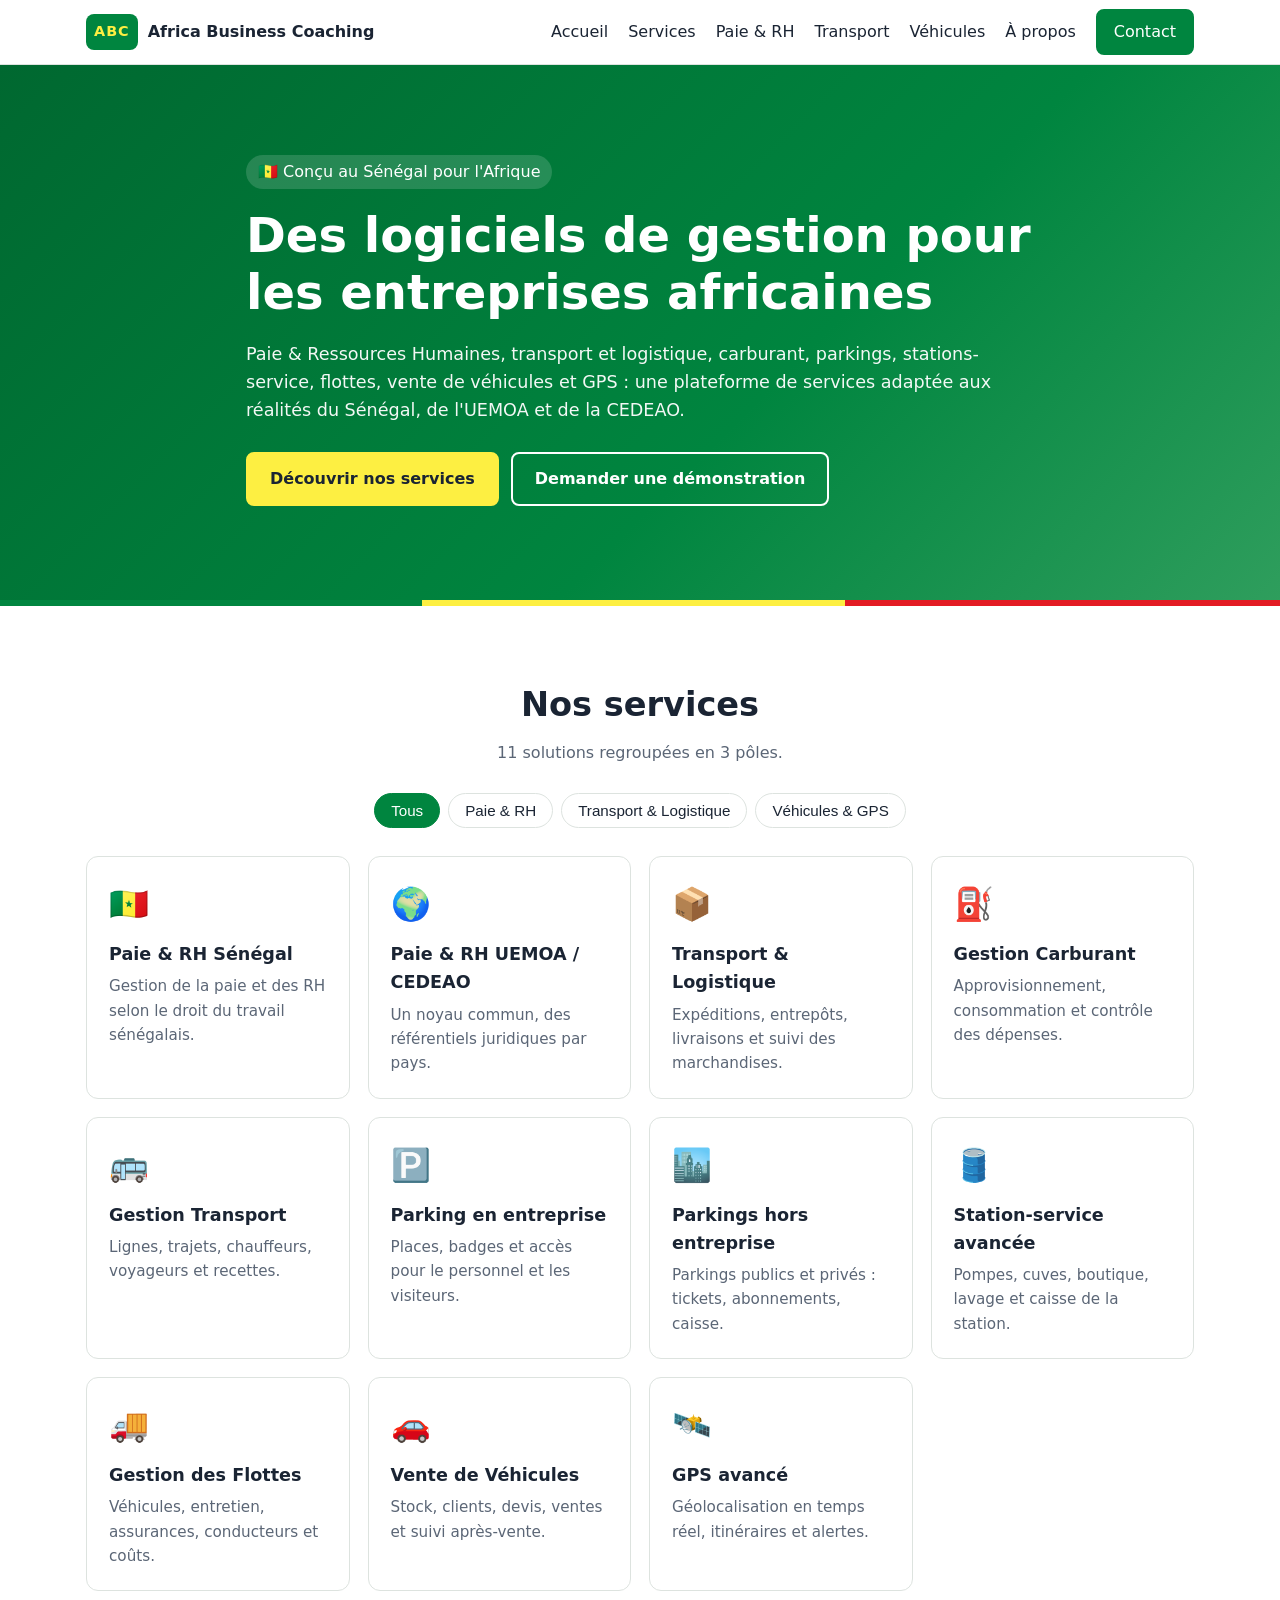
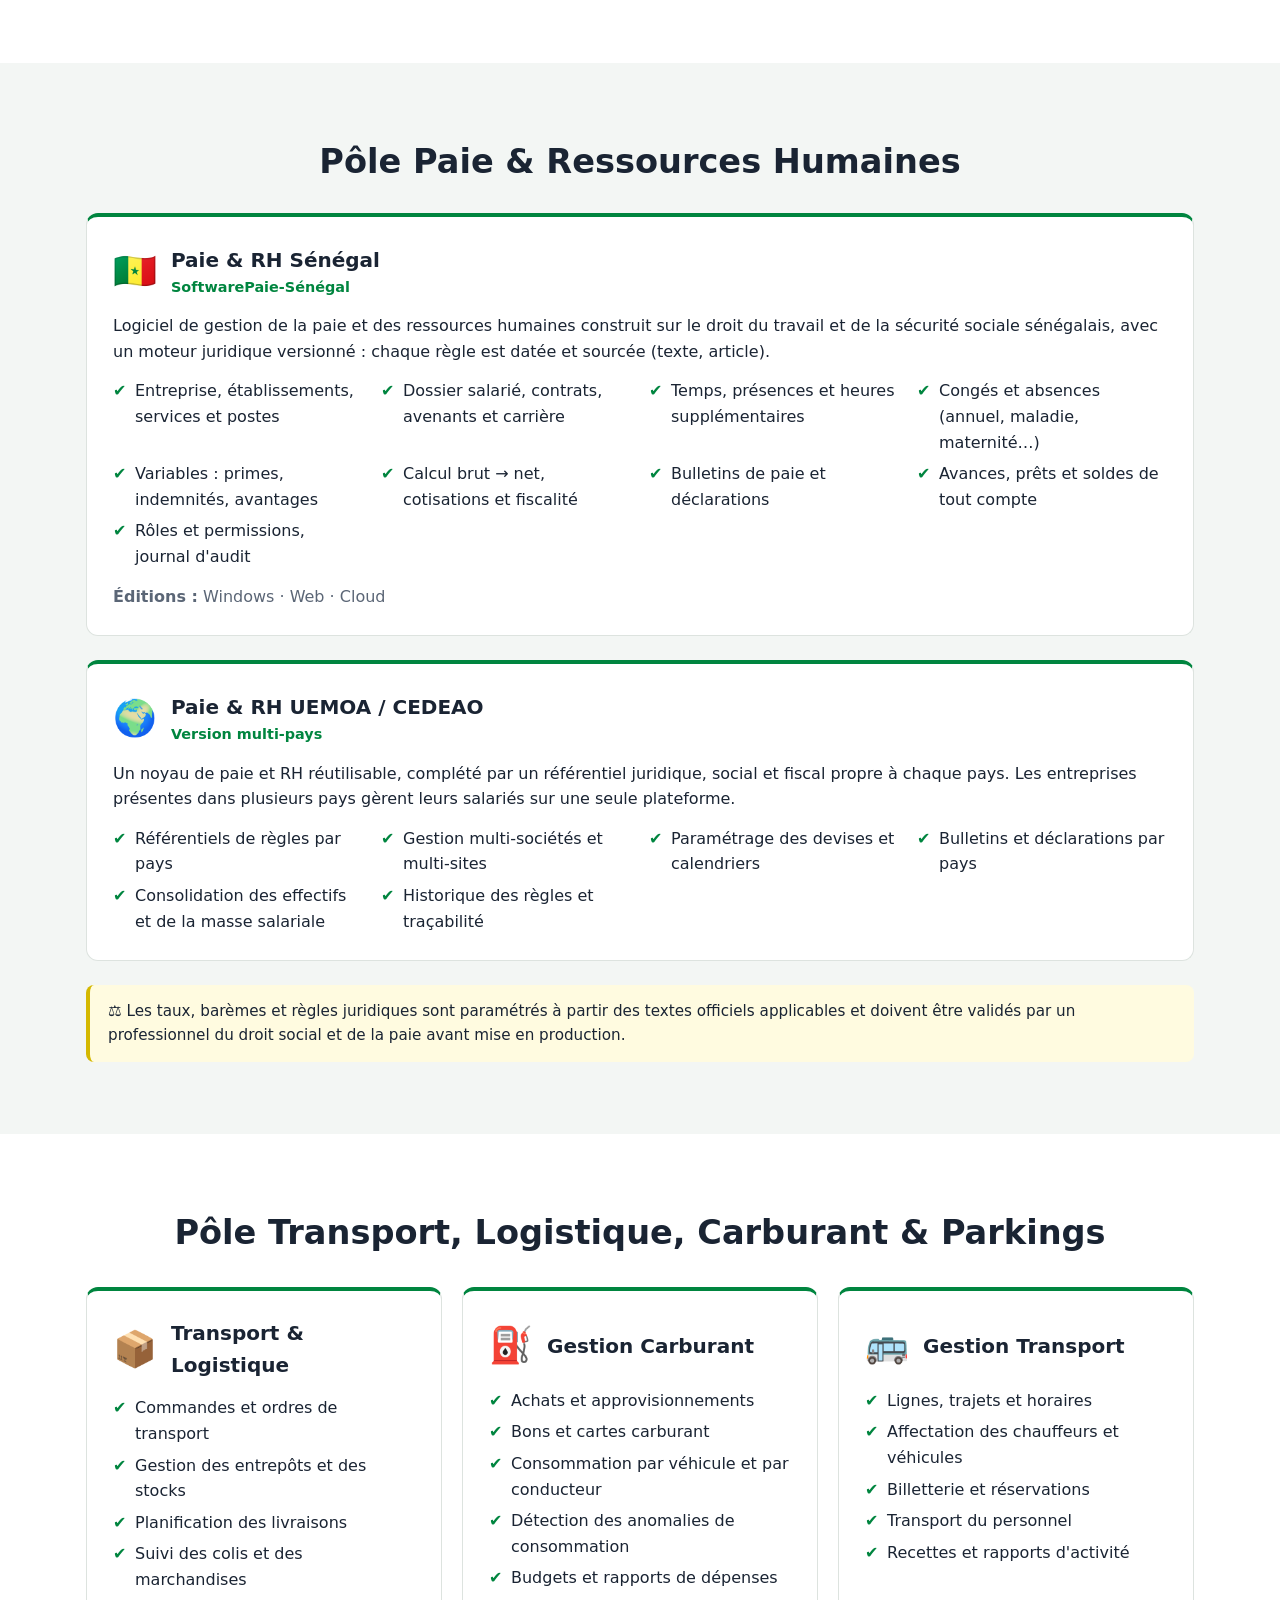
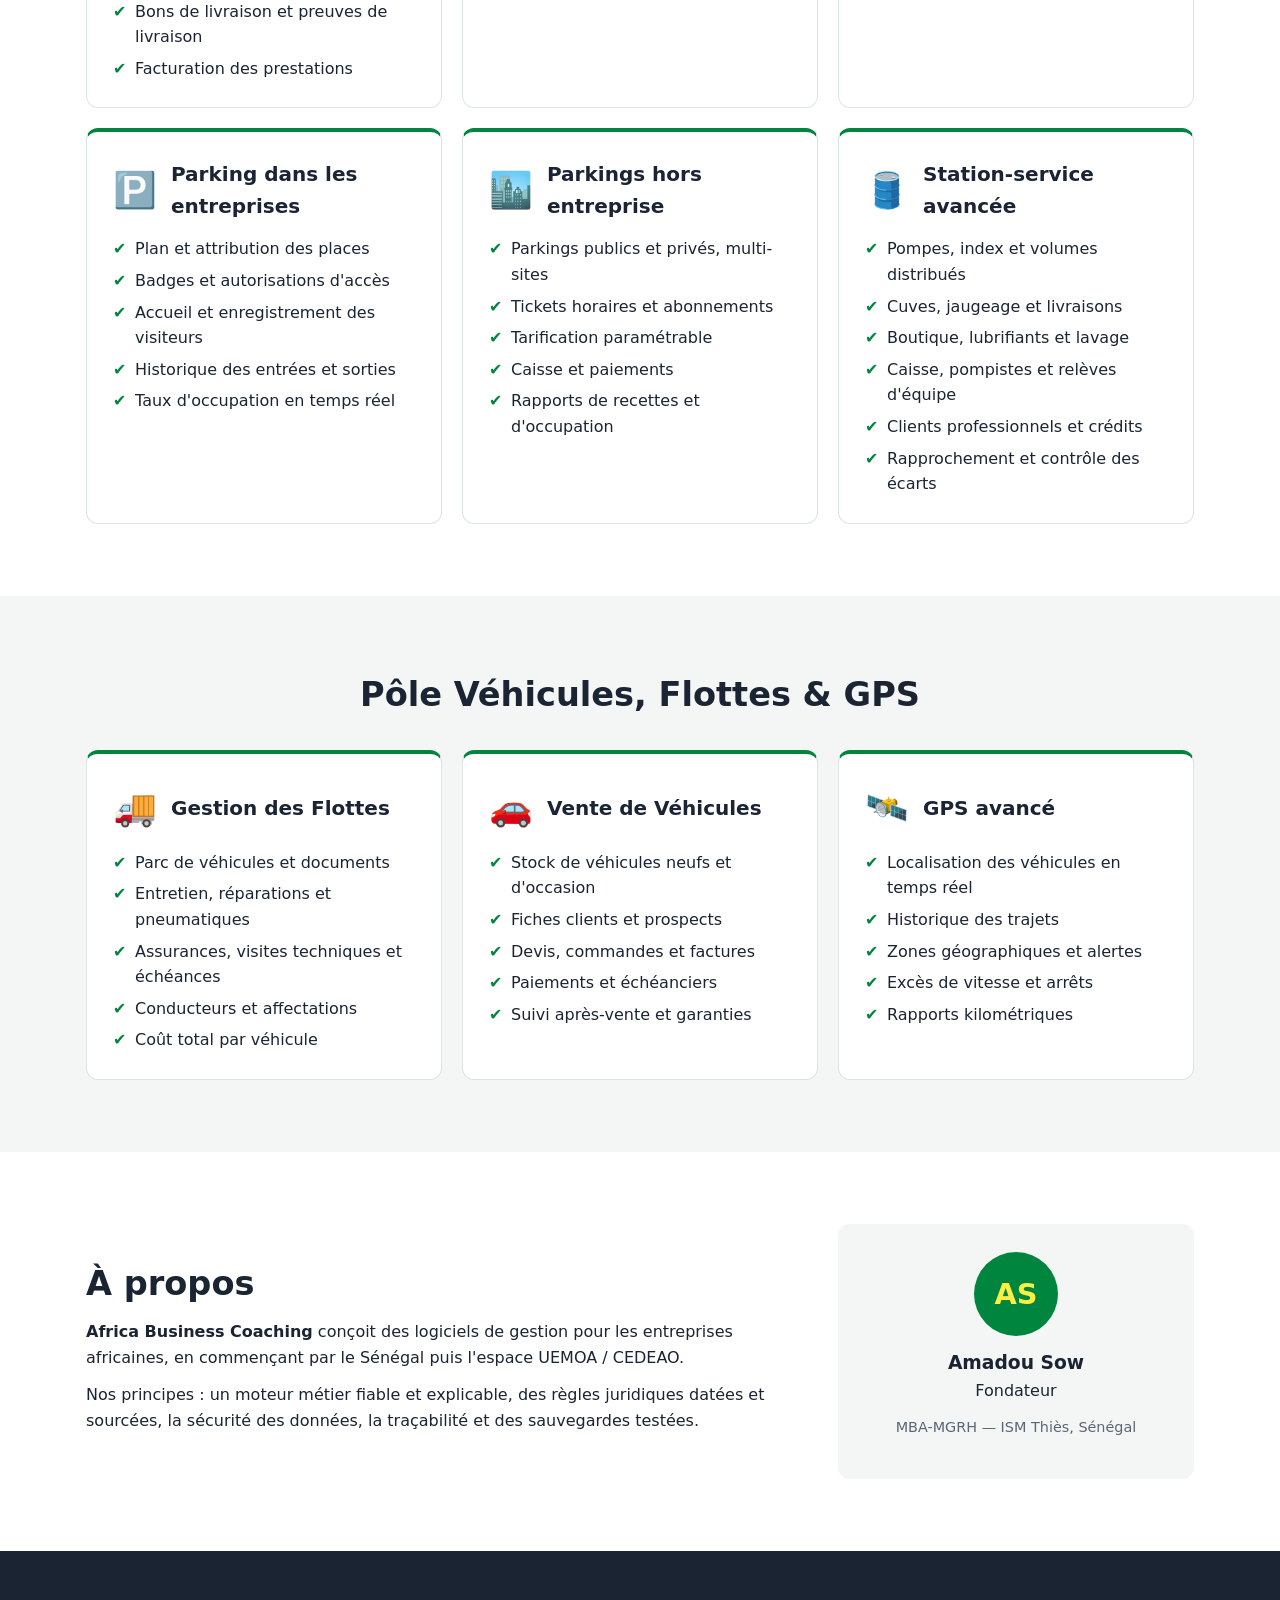
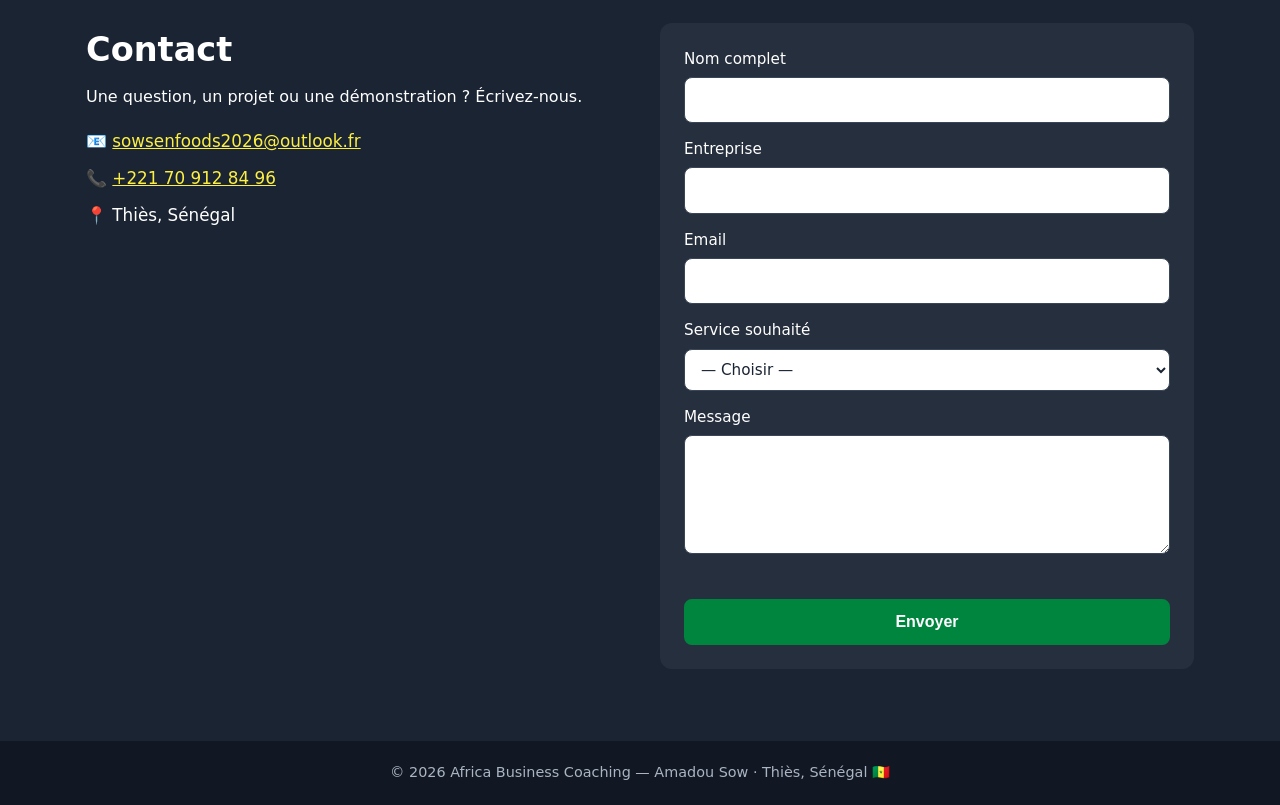
==== site/index.html @ e6af999e "Ajout du site web vitrine des services Africa Business Coaching Site statique (HTML/CSS/JS) présenta" ====
<!DOCTYPE html>
<html lang="fr">
<head>
  <meta charset="UTF-8">
  <meta name="viewport" content="width=device-width, initial-scale=1.0">
  <title>Africa Business Coaching — Logiciels pour les entreprises africaines</title>
  <meta name="description" content="Logiciels de gestion pour les entreprises africaines : Paie & RH Sénégal, Paie & RH UEMOA/CEDEAO, transport et logistique, carburant, parkings, stations-service, flottes, vente de véhicules et GPS.">
  <link rel="stylesheet" href="css/style.css">
</head>
<body>

  <!-- ===== EN-TÊTE ===== -->
  <header class="header">
    <div class="container header__inner">
      <a href="#accueil" class="logo">
        <span class="logo__mark">ABC</span>
        <span class="logo__text">Africa Business Coaching</span>
      </a>
      <button class="nav-toggle" aria-label="Ouvrir le menu" aria-expanded="false">
        <span></span><span></span><span></span>
      </button>
      <nav class="nav" aria-label="Navigation principale">
        <a href="#accueil">Accueil</a>
        <a href="#services">Services</a>
        <a href="#paie-rh">Paie &amp; RH</a>
        <a href="#transport">Transport</a>
        <a href="#vehicules">Véhicules</a>
        <a href="#a-propos">À propos</a>
        <a href="#contact" class="btn btn--small">Contact</a>
      </nav>
    </div>
  </header>

  <main>
    <!-- ===== ACCUEIL ===== -->
    <section id="accueil" class="hero">
      <div class="container hero__inner">
        <p class="hero__tag">🇸🇳 Conçu au Sénégal pour l'Afrique</p>
        <h1>Des logiciels de gestion pour les entreprises africaines</h1>
        <p class="hero__lead">
          Paie &amp; Ressources Humaines, transport et logistique, carburant, parkings,
          stations-service, flottes, vente de véhicules et GPS : une plateforme de
          services adaptée aux réalités du Sénégal, de l'UEMOA et de la CEDEAO.
        </p>
        <div class="hero__actions">
          <a href="#services" class="btn">Découvrir nos services</a>
          <a href="#contact" class="btn btn--outline">Demander une démonstration</a>
        </div>
      </div>
    </section>

    <!-- ===== VUE D'ENSEMBLE ===== -->
    <section id="services" class="section">
      <div class="container">
        <h2 class="section__title">Nos services</h2>
        <p class="section__subtitle">11 solutions regroupées en 3 pôles.</p>

        <div class="filters" role="tablist" aria-label="Filtrer les services">
          <button class="filter is-active" data-filter="all">Tous</button>
          <button class="filter" data-filter="rh">Paie &amp; RH</button>
          <button class="filter" data-filter="transport">Transport &amp; Logistique</button>
          <button class="filter" data-filter="vehicules">Véhicules &amp; GPS</button>
        </div>

        <div class="grid">
          <a href="#svc-paie-sn" class="card" data-cat="rh">
            <span class="card__icon">🇸🇳</span>
            <h3>Paie &amp; RH Sénégal</h3>
            <p>Gestion de la paie et des RH selon le droit du travail sénégalais.</p>
          </a>
          <a href="#svc-paie-uemoa" class="card" data-cat="rh">
            <span class="card__icon">🌍</span>
            <h3>Paie &amp; RH UEMOA / CEDEAO</h3>
            <p>Un noyau commun, des référentiels juridiques par pays.</p>
          </a>
          <a href="#svc-transport-logistique" class="card" data-cat="transport">
            <span class="card__icon">📦</span>
            <h3>Transport &amp; Logistique</h3>
            <p>Expéditions, entrepôts, livraisons et suivi des marchandises.</p>
          </a>
          <a href="#svc-carburant" class="card" data-cat="transport">
            <span class="card__icon">⛽</span>
            <h3>Gestion Carburant</h3>
            <p>Approvisionnement, consommation et contrôle des dépenses.</p>
          </a>
          <a href="#svc-transport" class="card" data-cat="transport">
            <span class="card__icon">🚌</span>
            <h3>Gestion Transport</h3>
            <p>Lignes, trajets, chauffeurs, voyageurs et recettes.</p>
          </a>
          <a href="#svc-parking-interne" class="card" data-cat="transport">
            <span class="card__icon">🅿️</span>
            <h3>Parking en entreprise</h3>
            <p>Places, badges et accès pour le personnel et les visiteurs.</p>
          </a>
          <a href="#svc-parking-externe" class="card" data-cat="transport">
            <span class="card__icon">🏙️</span>
            <h3>Parkings hors entreprise</h3>
            <p>Parkings publics et privés : tickets, abonnements, caisse.</p>
          </a>
          <a href="#svc-station" class="card" data-cat="transport">
            <span class="card__icon">🛢️</span>
            <h3>Station-service avancée</h3>
            <p>Pompes, cuves, boutique, lavage et caisse de la station.</p>
          </a>
          <a href="#svc-flotte" class="card" data-cat="vehicules">
            <span class="card__icon">🚚</span>
            <h3>Gestion des Flottes</h3>
            <p>Véhicules, entretien, assurances, conducteurs et coûts.</p>
          </a>
          <a href="#svc-vente" class="card" data-cat="vehicules">
            <span class="card__icon">🚗</span>
            <h3>Vente de Véhicules</h3>
            <p>Stock, clients, devis, ventes et suivi après-vente.</p>
          </a>
          <a href="#svc-gps" class="card" data-cat="vehicules">
            <span class="card__icon">🛰️</span>
            <h3>GPS avancé</h3>
            <p>Géolocalisation en temps réel, itinéraires et alertes.</p>
          </a>
        </div>
      </div>
    </section>

    <!-- ===== PÔLE 1 : PAIE & RH ===== -->
    <section id="paie-rh" class="section section--alt">
      <div class="container">
        <h2 class="section__title">Pôle Paie &amp; Ressources Humaines</h2>

        <article id="svc-paie-sn" class="service">
          <div class="service__head">
            <span class="service__icon">🇸🇳</span>
            <div>
              <h3>Paie &amp; RH Sénégal</h3>
              <p class="service__brand">SoftwarePaie-Sénégal</p>
            </div>
          </div>
          <p>
            Logiciel de gestion de la paie et des ressources humaines construit sur le
            droit du travail et de la sécurité sociale sénégalais, avec un moteur
            juridique versionné : chaque règle est datée et sourcée (texte, article).
          </p>
          <ul class="features">
            <li>Entreprise, établissements, services et postes</li>
            <li>Dossier salarié, contrats, avenants et carrière</li>
            <li>Temps, présences et heures supplémentaires</li>
            <li>Congés et absences (annuel, maladie, maternité…)</li>
            <li>Variables : primes, indemnités, avantages</li>
            <li>Calcul brut → net, cotisations et fiscalité</li>
            <li>Bulletins de paie et déclarations</li>
            <li>Avances, prêts et soldes de tout compte</li>
            <li>Rôles et permissions, journal d'audit</li>
          </ul>
          <p class="service__editions"><strong>Éditions :</strong> Windows · Web · Cloud</p>
        </article>

        <article id="svc-paie-uemoa" class="service">
          <div class="service__head">
            <span class="service__icon">🌍</span>
            <div>
              <h3>Paie &amp; RH UEMOA / CEDEAO</h3>
              <p class="service__brand">Version multi-pays</p>
            </div>
          </div>
          <p>
            Un noyau de paie et RH réutilisable, complété par un référentiel juridique,
            social et fiscal propre à chaque pays. Les entreprises présentes dans
            plusieurs pays gèrent leurs salariés sur une seule plateforme.
          </p>
          <ul class="features">
            <li>Référentiels de règles par pays</li>
            <li>Gestion multi-sociétés et multi-sites</li>
            <li>Paramétrage des devises et calendriers</li>
            <li>Bulletins et déclarations par pays</li>
            <li>Consolidation des effectifs et de la masse salariale</li>
            <li>Historique des règles et traçabilité</li>
          </ul>
        </article>

        <p class="notice">
          ⚖️ Les taux, barèmes et règles juridiques sont paramétrés à partir des textes
          officiels applicables et doivent être validés par un professionnel du droit
          social et de la paie avant mise en production.
        </p>
      </div>
    </section>

    <!-- ===== PÔLE 2 : TRANSPORT & LOGISTIQUE ===== -->
    <section id="transport" class="section">
      <div class="container">
        <h2 class="section__title">Pôle Transport, Logistique, Carburant &amp; Parkings</h2>

        <div class="services-grid">
          <article id="svc-transport-logistique" class="service">
            <div class="service__head">
              <span class="service__icon">📦</span>
              <h3>Transport &amp; Logistique</h3>
            </div>
            <ul class="features">
              <li>Commandes et ordres de transport</li>
              <li>Gestion des entrepôts et des stocks</li>
              <li>Planification des livraisons</li>
              <li>Suivi des colis et des marchandises</li>
              <li>Bons de livraison et preuves de livraison</li>
              <li>Facturation des prestations</li>
            </ul>
          </article>

          <article id="svc-carburant" class="service">
            <div class="service__head">
              <span class="service__icon">⛽</span>
              <h3>Gestion Carburant</h3>
            </div>
            <ul class="features">
              <li>Achats et approvisionnements</li>
              <li>Bons et cartes carburant</li>
              <li>Consommation par véhicule et par conducteur</li>
              <li>Détection des anomalies de consommation</li>
              <li>Budgets et rapports de dépenses</li>
            </ul>
          </article>

          <article id="svc-transport" class="service">
            <div class="service__head">
              <span class="service__icon">🚌</span>
              <h3>Gestion Transport</h3>
            </div>
            <ul class="features">
              <li>Lignes, trajets et horaires</li>
              <li>Affectation des chauffeurs et véhicules</li>
              <li>Billetterie et réservations</li>
              <li>Transport du personnel</li>
              <li>Recettes et rapports d'activité</li>
            </ul>
          </article>

          <article id="svc-parking-interne" class="service">
            <div class="service__head">
              <span class="service__icon">🅿️</span>
              <h3>Parking dans les entreprises</h3>
            </div>
            <ul class="features">
              <li>Plan et attribution des places</li>
              <li>Badges et autorisations d'accès</li>
              <li>Accueil et enregistrement des visiteurs</li>
              <li>Historique des entrées et sorties</li>
              <li>Taux d'occupation en temps réel</li>
            </ul>
          </article>

          <article id="svc-parking-externe" class="service">
            <div class="service__head">
              <span class="service__icon">🏙️</span>
              <h3>Parkings hors entreprise</h3>
            </div>
            <ul class="features">
              <li>Parkings publics et privés, multi-sites</li>
              <li>Tickets horaires et abonnements</li>
              <li>Tarification paramétrable</li>
              <li>Caisse et paiements</li>
              <li>Rapports de recettes et d'occupation</li>
            </ul>
          </article>

          <article id="svc-station" class="service">
            <div class="service__head">
              <span class="service__icon">🛢️</span>
              <h3>Station-service avancée</h3>
            </div>
            <ul class="features">
              <li>Pompes, index et volumes distribués</li>
              <li>Cuves, jaugeage et livraisons</li>
              <li>Boutique, lubrifiants et lavage</li>
              <li>Caisse, pompistes et relèves d'équipe</li>
              <li>Clients professionnels et crédits</li>
              <li>Rapprochement et contrôle des écarts</li>
            </ul>
          </article>
        </div>
      </div>
    </section>

    <!-- ===== PÔLE 3 : VÉHICULES & GPS ===== -->
    <section id="vehicules" class="section section--alt">
      <div class="container">
        <h2 class="section__title">Pôle Véhicules, Flottes &amp; GPS</h2>

        <div class="services-grid">
          <article id="svc-flotte" class="service">
            <div class="service__head">
              <span class="service__icon">🚚</span>
              <h3>Gestion des Flottes</h3>
            </div>
            <ul class="features">
              <li>Parc de véhicules et documents</li>
              <li>Entretien, réparations et pneumatiques</li>
              <li>Assurances, visites techniques et échéances</li>
              <li>Conducteurs et affectations</li>
              <li>Coût total par véhicule</li>
            </ul>
          </article>

          <article id="svc-vente" class="service">
            <div class="service__head">
              <span class="service__icon">🚗</span>
              <h3>Vente de Véhicules</h3>
            </div>
            <ul class="features">
              <li>Stock de véhicules neufs et d'occasion</li>
              <li>Fiches clients et prospects</li>
              <li>Devis, commandes et factures</li>
              <li>Paiements et échéanciers</li>
              <li>Suivi après-vente et garanties</li>
            </ul>
          </article>

          <article id="svc-gps" class="service">
            <div class="service__head">
              <span class="service__icon">🛰️</span>
              <h3>GPS avancé</h3>
            </div>
            <ul class="features">
              <li>Localisation des véhicules en temps réel</li>
              <li>Historique des trajets</li>
              <li>Zones géographiques et alertes</li>
              <li>Excès de vitesse et arrêts</li>
              <li>Rapports kilométriques</li>
            </ul>
          </article>
        </div>
      </div>
    </section>

    <!-- ===== À PROPOS ===== -->
    <section id="a-propos" class="section">
      <div class="container about">
        <div>
          <h2 class="section__title section__title--left">À propos</h2>
          <p>
            <strong>Africa Business Coaching</strong> conçoit des logiciels de gestion
            pour les entreprises africaines, en commençant par le Sénégal puis
            l'espace UEMOA / CEDEAO.
          </p>
          <p>
            Nos principes : un moteur métier fiable et explicable, des règles
            juridiques datées et sourcées, la sécurité des données, la traçabilité
            et des sauvegardes testées.
          </p>
        </div>
        <div class="founder">
          <div class="founder__avatar">AS</div>
          <h3>Amadou Sow</h3>
          <p>Fondateur</p>
          <p class="founder__meta">MBA-MGRH — ISM Thiès, Sénégal</p>
        </div>
      </div>
    </section>

    <!-- ===== CONTACT ===== -->
    <section id="contact" class="section section--dark">
      <div class="container contact">
        <div>
          <h2 class="section__title section__title--left">Contact</h2>
          <p>Une question, un projet ou une démonstration ? Écrivez-nous.</p>
          <ul class="contact__list">
            <li>📧 <a href="mailto:sowsenfoods2026@outlook.fr">sowsenfoods2026@outlook.fr</a></li>
            <li>📞 <a href="tel:+221709128496">+221 70 912 84 96</a></li>
            <li>📍 Thiès, Sénégal</li>
          </ul>
        </div>

        <form class="form" id="contact-form" novalidate>
          <label>Nom complet
            <input type="text" name="nom" required>
          </label>
          <label>Entreprise
            <input type="text" name="entreprise">
          </label>
          <label>Email
            <input type="email" name="email" required>
          </label>
          <label>Service souhaité
            <select name="service" required>
              <option value="">— Choisir —</option>
              <option>Paie &amp; RH Sénégal</option>
              <option>Paie &amp; RH UEMOA / CEDEAO</option>
              <option>Transport &amp; Logistique</option>
              <option>Gestion Carburant</option>
              <option>Gestion Transport</option>
              <option>Parking dans les entreprises</option>
              <option>Parkings hors entreprise</option>
              <option>Station-service avancée</option>
              <option>Gestion des Flottes</option>
              <option>Vente de Véhicules</option>
              <option>GPS avancé</option>
            </select>
          </label>
          <label>Message
            <textarea name="message" rows="4" required></textarea>
          </label>
          <p class="form__error" id="form-error" role="alert"></p>
          <button type="submit" class="btn">Envoyer</button>
        </form>
      </div>
    </section>
  </main>

  <footer class="footer">
    <div class="container">
      <p>© <span id="year"></span> Africa Business Coaching — Amadou Sow · Thiès, Sénégal 🇸🇳</p>
    </div>
  </footer>

  <script src="js/main.js"></script>
</body>
</html>
---- site/css/style.css ----
/* ===== Variables ===== */
:root {
  --green: #00853f;
  --green-dark: #006830;
  --yellow: #fdef42;
  --red: #e31b23;
  --ink: #1a2433;
  --muted: #5b6676;
  --bg: #ffffff;
  --bg-alt: #f3f6f4;
  --border: #dde3df;
  --radius: 12px;
  --shadow: 0 4px 18px rgba(0, 0, 0, 0.07);
}

* { box-sizing: border-box; margin: 0; padding: 0; }

html { scroll-behavior: smooth; scroll-padding-top: 72px; }

body {
  font-family: "Segoe UI", system-ui, -apple-system, Roboto, Arial, sans-serif;
  color: var(--ink);
  background: var(--bg);
  line-height: 1.6;
}

a { color: var(--green); }

.container { width: 100%; max-width: 1140px; margin: 0 auto; padding: 0 16px; }

/* ===== Boutons ===== */
.btn {
  display: inline-block;
  background: var(--green);
  color: #fff;
  border: 2px solid var(--green);
  padding: 12px 22px;
  border-radius: 8px;
  text-decoration: none;
  font-weight: 600;
  cursor: pointer;
  font-size: 1rem;
  transition: background .2s, color .2s;
}
.btn:hover { background: var(--green-dark); border-color: var(--green-dark); }
.btn--outline { background: transparent; color: #fff; border-color: #fff; }
.btn--outline:hover { background: #fff; color: var(--green); border-color: #fff; }
.btn--small { padding: 8px 16px; color: #fff !important; }

/* ===== En-tête ===== */
.header {
  position: sticky; top: 0; z-index: 50;
  background: #fff;
  border-bottom: 1px solid var(--border);
}
.header__inner { display: flex; align-items: center; justify-content: space-between; height: 64px; }
.logo { display: flex; align-items: center; gap: 10px; text-decoration: none; color: var(--ink); font-weight: 700; }
.logo__mark {
  background: var(--green); color: var(--yellow);
  padding: 6px 8px; border-radius: 8px; font-size: .9rem; letter-spacing: 1px;
}
.nav { display: flex; align-items: center; gap: 20px; }
.nav a { text-decoration: none; color: var(--ink); font-weight: 500; }
.nav a:hover { color: var(--green); }

.nav-toggle { display: none; background: none; border: 0; cursor: pointer; padding: 8px; }
.nav-toggle span { display: block; width: 24px; height: 3px; background: var(--ink); margin: 4px 0; border-radius: 2px; }

/* ===== Accueil ===== */
.hero {
  background: linear-gradient(135deg, var(--green-dark), var(--green) 60%, #2f9e5d);
  color: #fff;
  padding: 90px 0 100px;
  position: relative;
}
.hero::after {
  content: ""; position: absolute; left: 0; right: 0; bottom: 0; height: 6px;
  background: linear-gradient(90deg, var(--green) 33%, var(--yellow) 33% 66%, var(--red) 66%);
}
.hero__inner { max-width: 820px; }
.hero__tag { display: inline-block; background: rgba(255,255,255,.15); padding: 4px 12px; border-radius: 20px; margin-bottom: 18px; }
.hero h1 { font-size: clamp(1.9rem, 4.5vw, 3rem); line-height: 1.2; margin-bottom: 18px; }
.hero__lead { font-size: 1.1rem; opacity: .95; margin-bottom: 28px; }
.hero__actions { display: flex; flex-wrap: wrap; gap: 12px; }
.hero__actions .btn:not(.btn--outline) { background: var(--yellow); border-color: var(--yellow); color: var(--ink); }
.hero__actions .btn:not(.btn--outline):hover { background: #fff; border-color: #fff; }

/* ===== Sections ===== */
.section { padding: 72px 0; }
.section--alt { background: var(--bg-alt); }
.section--dark { background: var(--ink); color: #fff; }
.section--dark a { color: var(--yellow); }
.section__title { font-size: clamp(1.5rem, 3vw, 2.1rem); text-align: center; margin-bottom: 8px; }
.section__title--left { text-align: left; }
.section__subtitle { text-align: center; color: var(--muted); margin-bottom: 28px; }

/* ===== Filtres ===== */
.filters { display: flex; flex-wrap: wrap; justify-content: center; gap: 8px; margin-bottom: 28px; }
.filter {
  background: #fff; border: 1px solid var(--border); border-radius: 20px;
  padding: 8px 16px; cursor: pointer; font-size: .95rem; color: var(--ink);
}
.filter.is-active, .filter:hover { background: var(--green); color: #fff; border-color: var(--green); }

/* ===== Cartes ===== */
.grid { display: grid; grid-template-columns: repeat(auto-fill, minmax(240px, 1fr)); gap: 18px; }
.card {
  display: block; background: #fff; border: 1px solid var(--border); border-radius: var(--radius);
  padding: 22px; text-decoration: none; color: var(--ink);
  transition: transform .2s, box-shadow .2s, border-color .2s;
}
.card:hover { transform: translateY(-3px); box-shadow: var(--shadow); border-color: var(--green); }
.card__icon { font-size: 2rem; display: block; margin-bottom: 10px; }
.card h3 { font-size: 1.1rem; margin-bottom: 6px; }
.card p { color: var(--muted); font-size: .95rem; }
.card.is-hidden { display: none; }

/* ===== Fiches services ===== */
.services-grid { display: grid; grid-template-columns: repeat(auto-fill, minmax(320px, 1fr)); gap: 20px; margin-top: 28px; }
.service {
  background: #fff; border: 1px solid var(--border); border-top: 4px solid var(--green);
  border-radius: var(--radius); padding: 26px; margin-top: 24px;
}
.services-grid .service { margin-top: 0; }
.service__head { display: flex; align-items: center; gap: 14px; margin-bottom: 14px; }
.service__icon { font-size: 2.2rem; }
.service h3 { font-size: 1.25rem; }
.service__brand { color: var(--green); font-weight: 600; font-size: .9rem; }
.service > p { margin-bottom: 14px; }
.service__editions { color: var(--muted); margin-top: 14px; margin-bottom: 0 !important; }

.features { list-style: none; display: grid; grid-template-columns: repeat(auto-fill, minmax(240px, 1fr)); gap: 6px 18px; }
.features li { position: relative; padding-left: 22px; }
.features li::before { content: "✔"; position: absolute; left: 0; color: var(--green); font-weight: 700; }

.notice {
  margin-top: 24px; background: #fffbe0; border-left: 4px solid #d4b800;
  padding: 14px 18px; border-radius: 8px; font-size: .95rem;
}

/* ===== À propos ===== */
.about { display: grid; grid-template-columns: 2fr 1fr; gap: 40px; align-items: center; }
.about p { margin-bottom: 12px; }
.founder { text-align: center; background: var(--bg-alt); border-radius: var(--radius); padding: 28px; }
.founder__avatar {
  width: 84px; height: 84px; border-radius: 50%; margin: 0 auto 12px;
  background: var(--green); color: var(--yellow); display: flex; align-items: center; justify-content: center;
  font-size: 1.8rem; font-weight: 700;
}
.founder__meta { color: var(--muted); font-size: .9rem; }

/* ===== Contact ===== */
.contact { display: grid; grid-template-columns: 1fr 1fr; gap: 40px; }
.contact__list { list-style: none; margin-top: 18px; }
.contact__list li { margin-bottom: 10px; font-size: 1.05rem; }
.form { display: grid; gap: 14px; background: rgba(255,255,255,.05); padding: 24px; border-radius: var(--radius); }
.form label { display: grid; gap: 6px; font-weight: 500; font-size: .95rem; }
.form input, .form select, .form textarea {
  width: 100%; padding: 10px 12px; border-radius: 8px; border: 1px solid #3a4658;
  background: #fff; color: var(--ink); font: inherit;
}
.form__error { color: #ff8a8f; min-height: 1.2em; font-size: .9rem; }

/* ===== Pied de page ===== */
.footer { background: #111823; color: #aab4c3; padding: 20px 0; text-align: center; font-size: .9rem; }

/* ===== Mobile ===== */
@media (max-width: 860px) {
  .nav-toggle { display: block; }
  .nav {
    display: none; position: absolute; top: 64px; left: 0; right: 0;
    flex-direction: column; align-items: stretch; gap: 0;
    background: #fff; border-bottom: 1px solid var(--border);
  }
  .nav.is-open { display: flex; }
  .nav a { padding: 14px 16px; border-top: 1px solid var(--border); }
  .nav .btn--small { margin: 12px 16px; text-align: center; }
  .about, .contact { grid-template-columns: 1fr; }
  .services-grid { grid-template-columns: 1fr; }
}
@media (max-width: 420px) {
  .logo__text { font-size: .9rem; }
  .service { padding: 20px; }
}
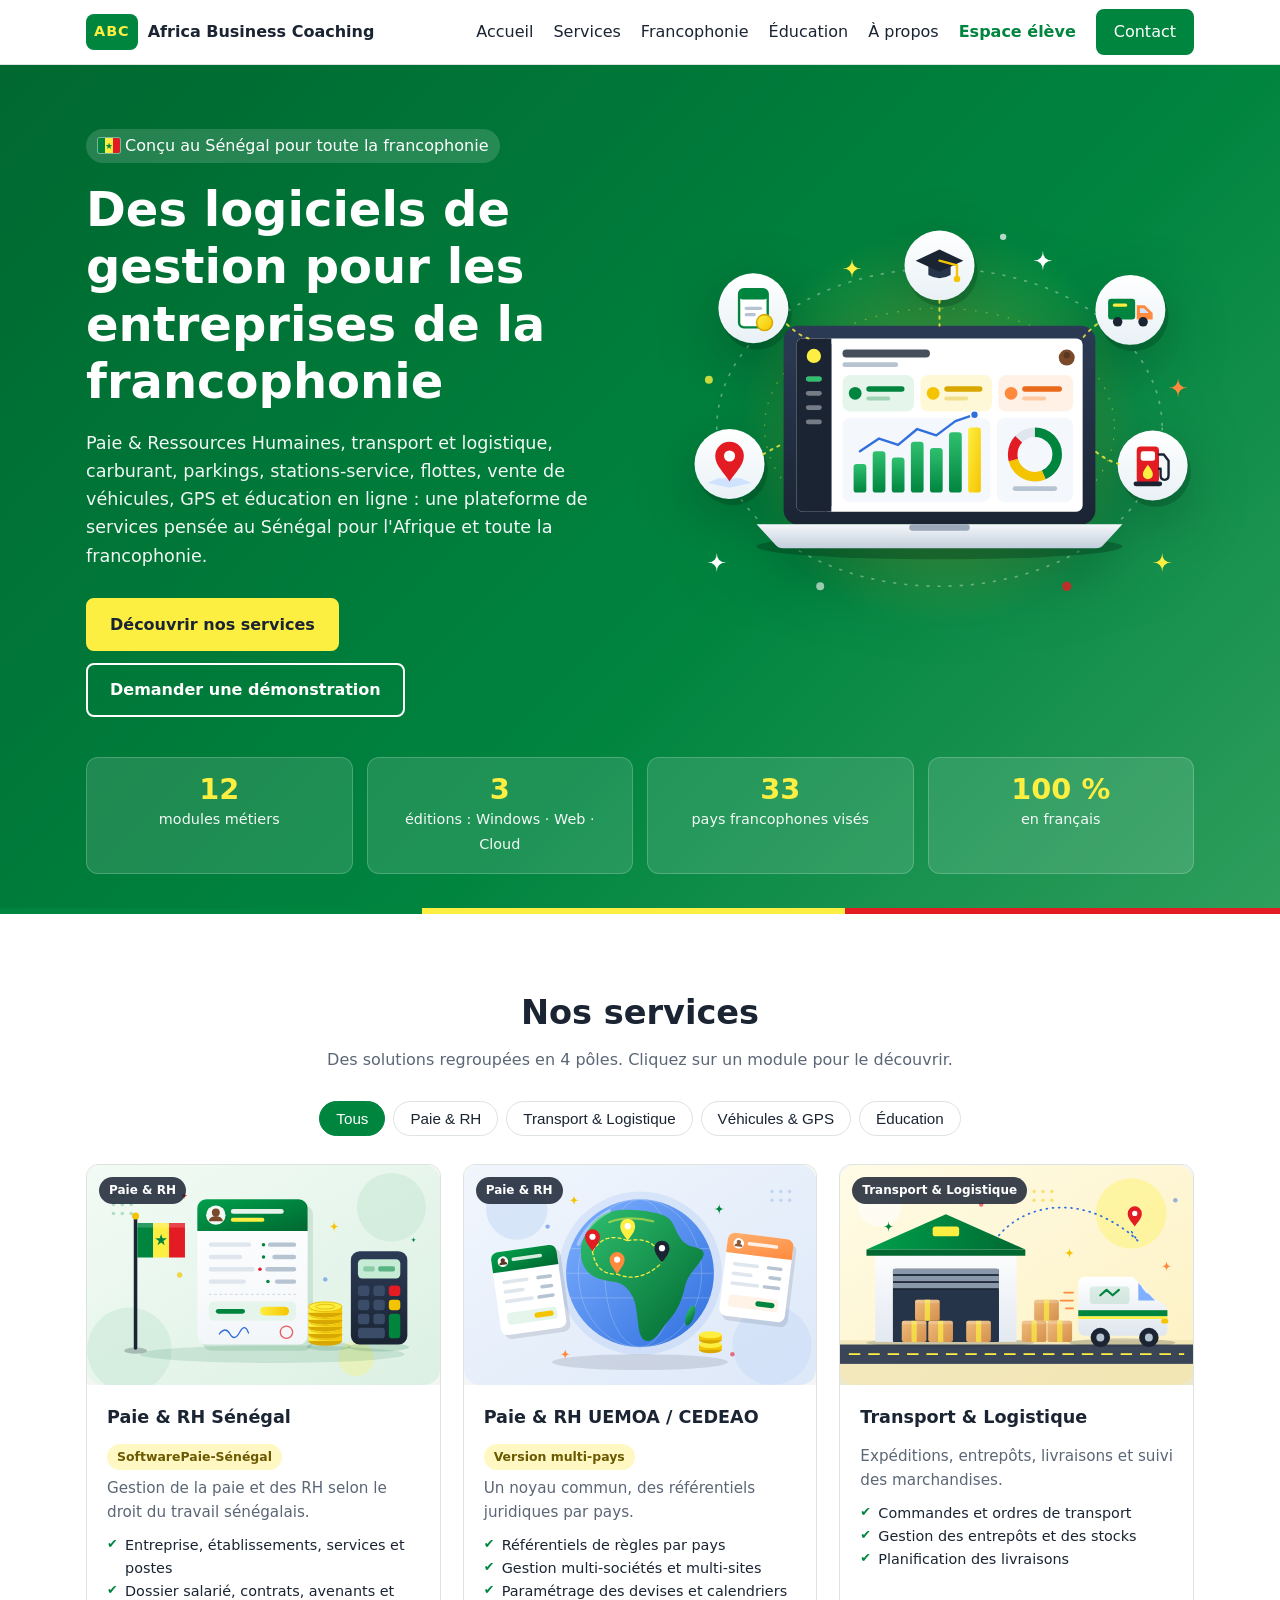
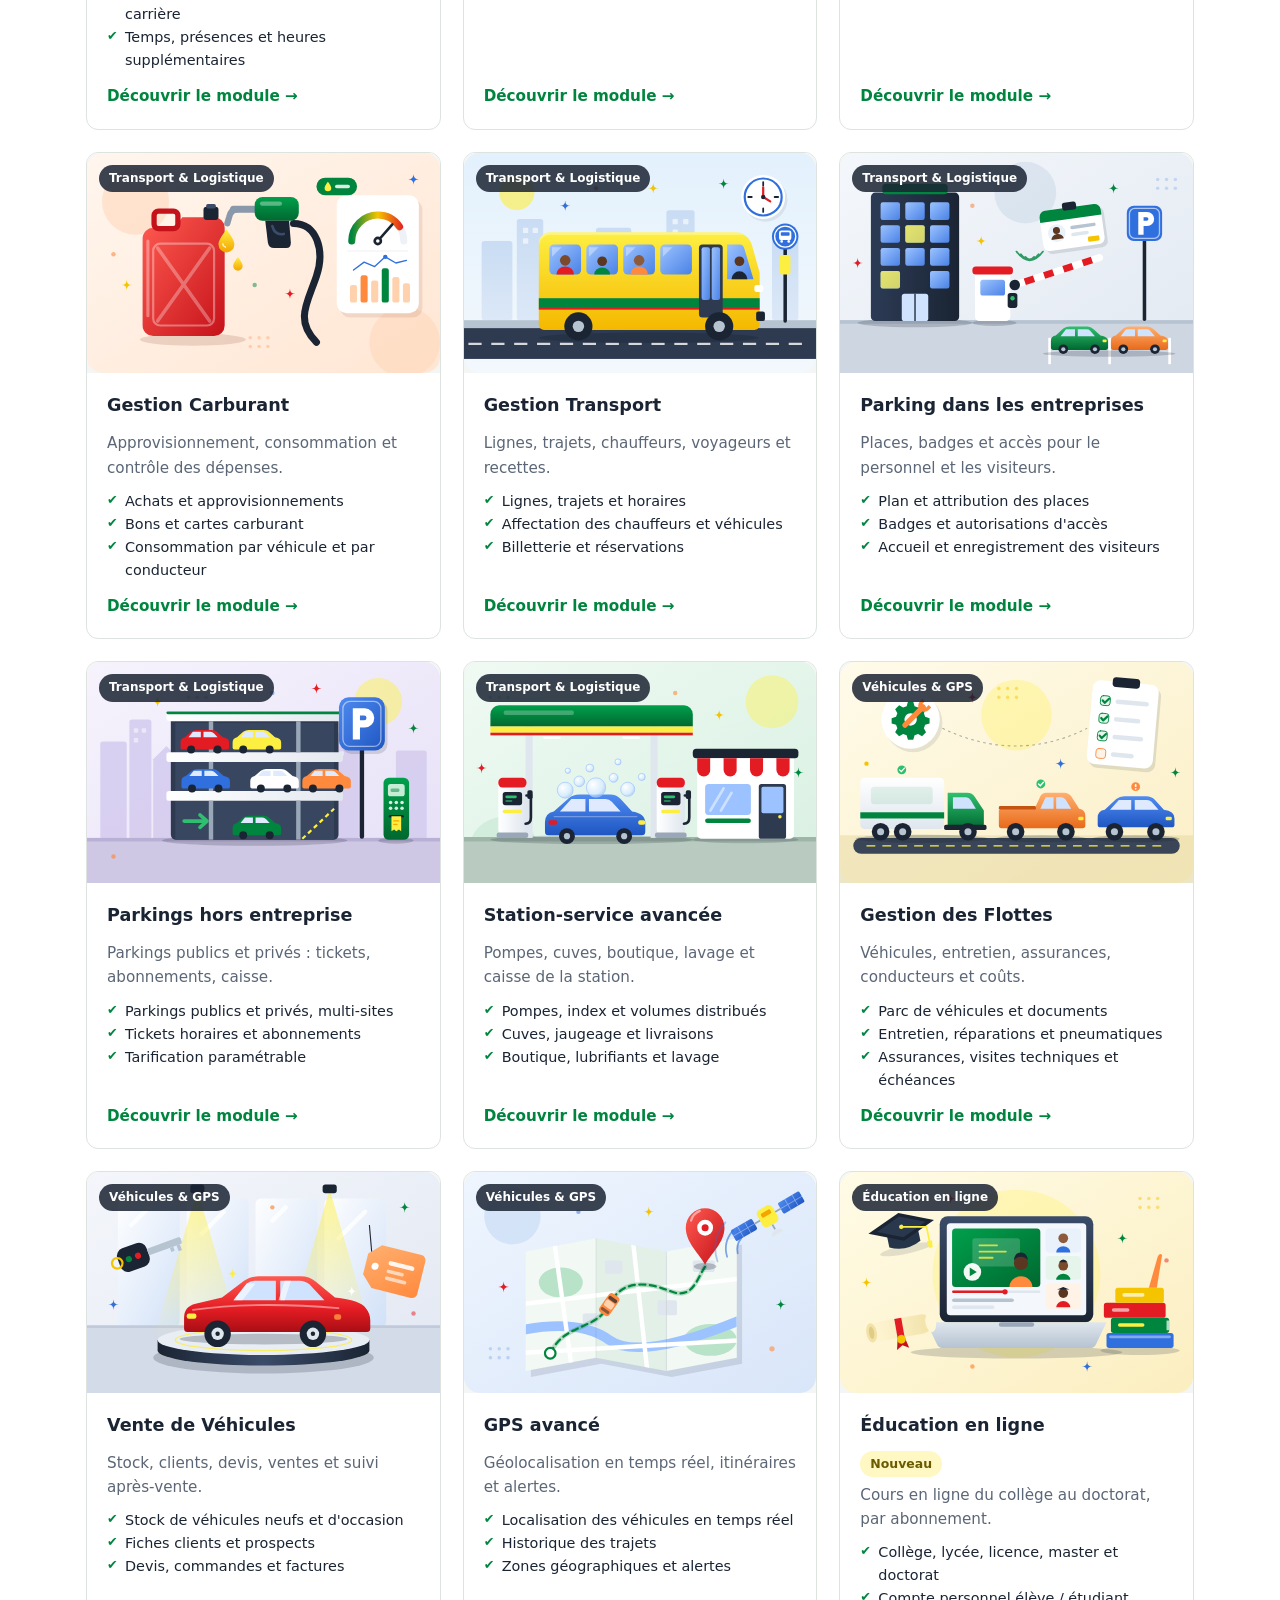
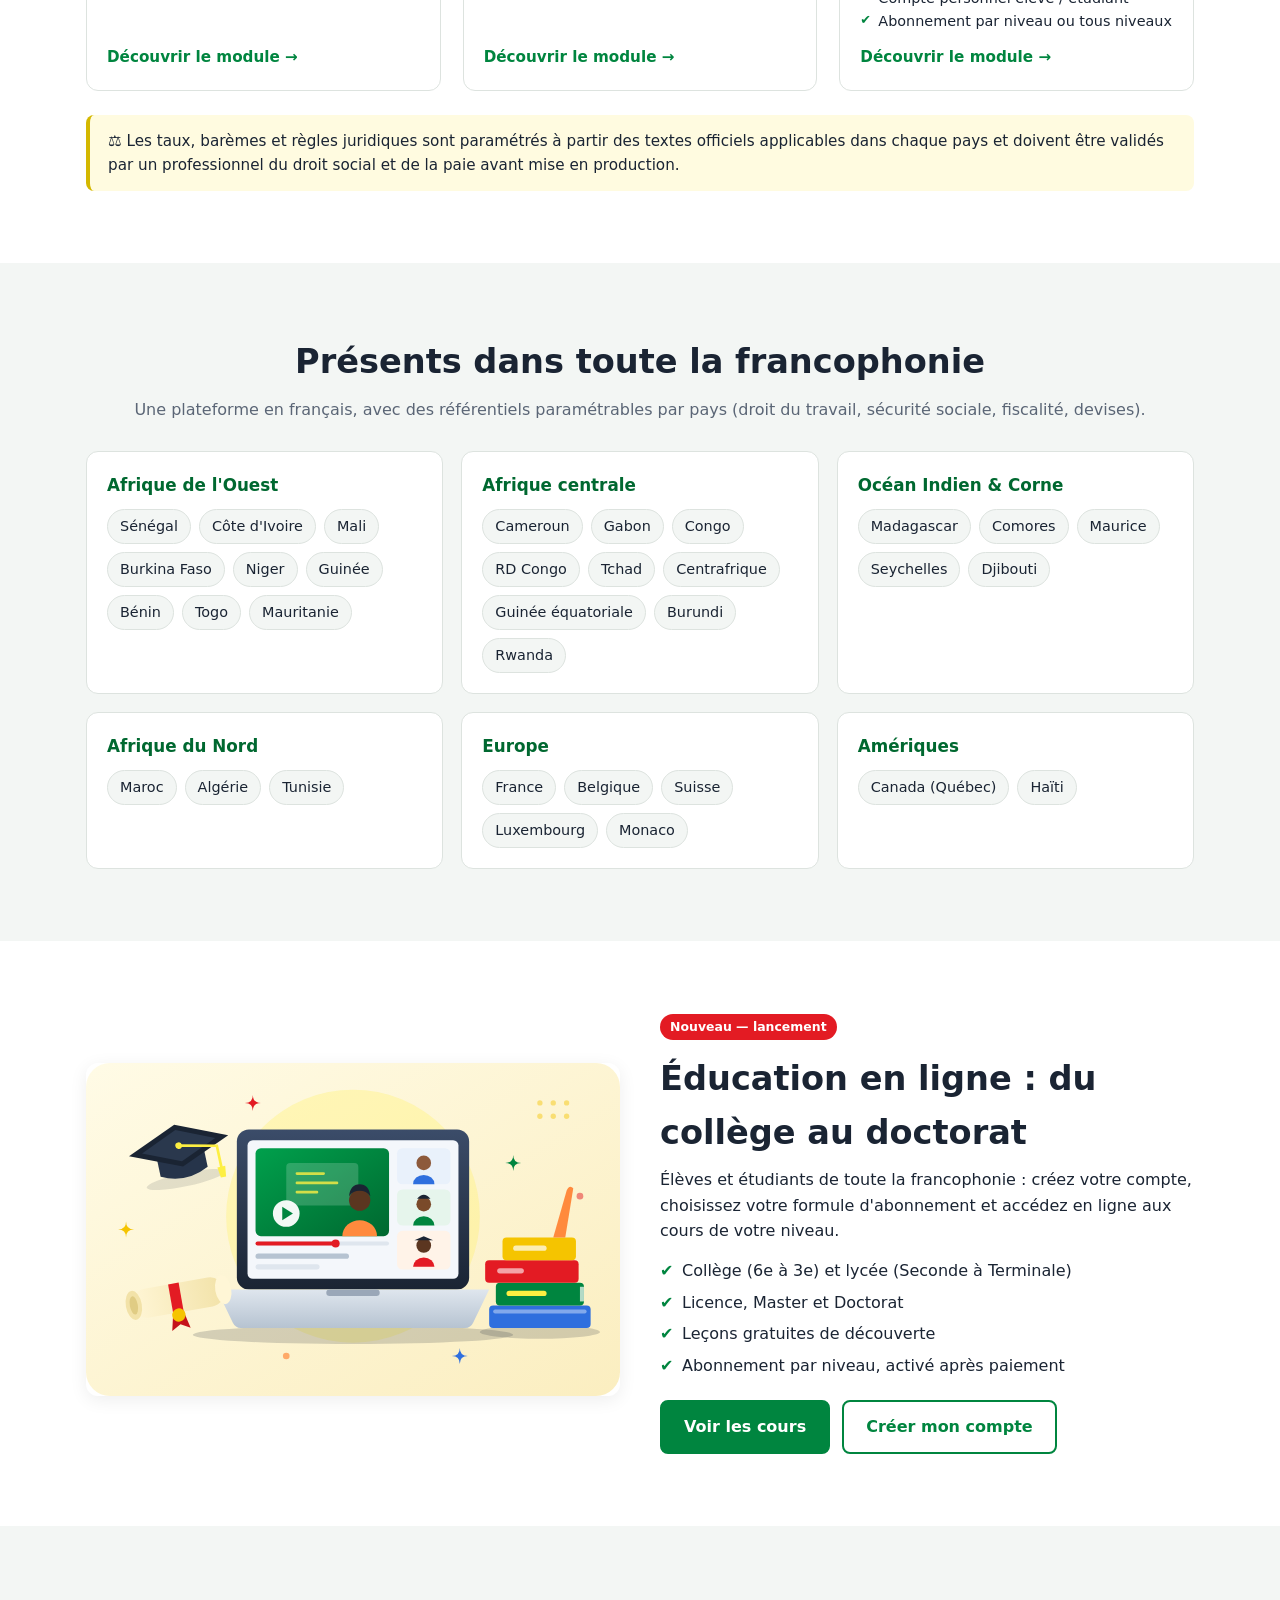
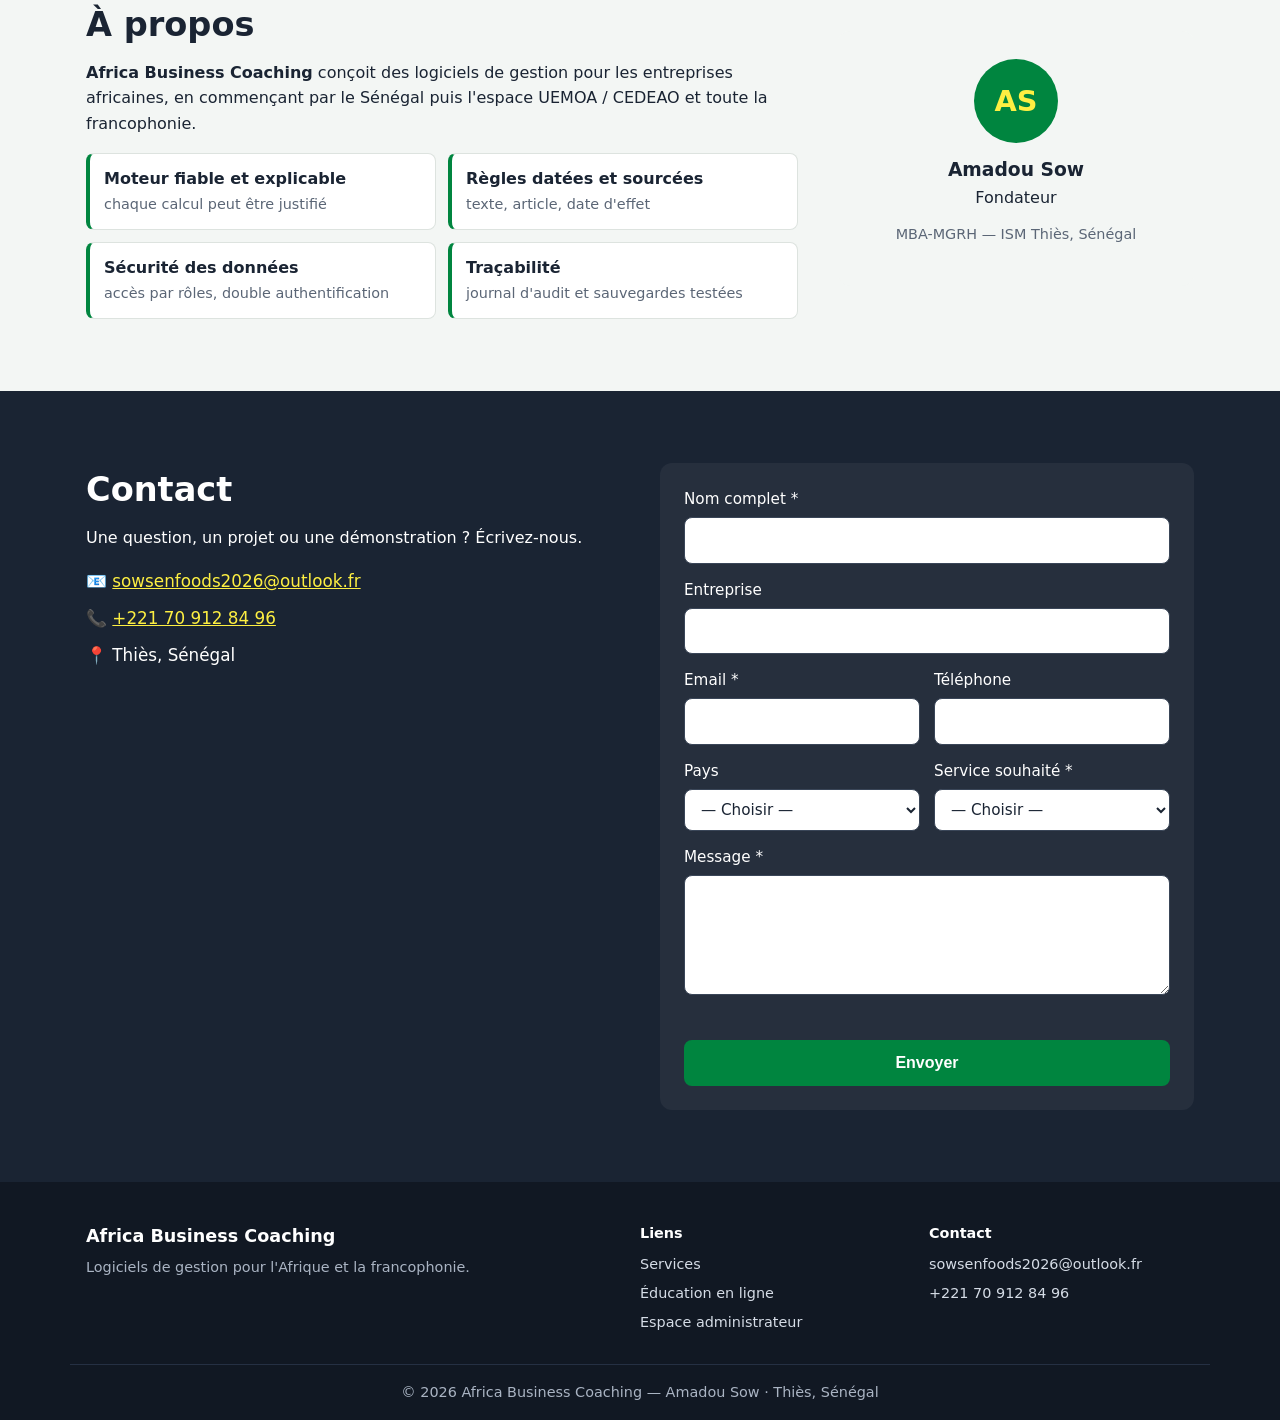
==== commit 53d3dafa: "Plateforme web : modules illustrés, francophonie, admin Supabase sécurisé, éducation en ligne - Accu" ====
--- a/site/index.html
+++ b/site/index.html
@@ -1,15 +1,43 @@
 <!DOCTYPE html>
-<html lang="fr">
+<html lang="fr" data-base="">
 <head>
   <meta charset="UTF-8">
   <meta name="viewport" content="width=device-width, initial-scale=1.0">
-  <title>Africa Business Coaching — Logiciels pour les entreprises africaines</title>
-  <meta name="description" content="Logiciels de gestion pour les entreprises africaines : Paie & RH Sénégal, Paie & RH UEMOA/CEDEAO, transport et logistique, carburant, parkings, stations-service, flottes, vente de véhicules et GPS.">
+  <meta http-equiv="Content-Security-Policy" content="default-src 'self'; script-src 'self'; style-src 'self'; img-src 'self' data: https:; connect-src 'self' https://*.supabase.co wss://*.supabase.co; object-src 'none'; base-uri 'self'; form-action 'self' mailto:">
+  <meta name="referrer" content="strict-origin-when-cross-origin">
+  <title>Africa Business Coaching — Logiciels de gestion pour la francophonie</title>
+  <meta name="description" content="Logiciels de gestion pour les entreprises de la francophonie : Paie & RH Sénégal et UEMOA/CEDEAO, transport et logistique, carburant, parkings, stations-service, flottes, vente de véhicules, GPS et éducation en ligne du collège au doctorat.">
+  <meta name="keywords" content="logiciel paie Sénégal, logiciel RH Afrique, paie UEMOA, gestion de flotte, gestion carburant, gestion parking, station-service, GPS véhicules, vente de véhicules, transport logistique, éducation en ligne, cours en ligne Afrique francophone">
+  <link rel="canonical" href="https://ahmadsow864-jpg.github.io/AFRICA-BUSINESS-COACHING/">
+  <meta property="og:type" content="website">
+  <meta property="og:locale" content="fr_FR">
+  <meta property="og:site_name" content="Africa Business Coaching">
+  <meta property="og:title" content="Africa Business Coaching — Logiciels de gestion pour la francophonie">
+  <meta property="og:description" content="Paie & RH, transport, carburant, parkings, stations-service, flottes, GPS et éducation en ligne.">
+  <meta property="og:url" content="https://ahmadsow864-jpg.github.io/AFRICA-BUSINESS-COACHING/">
+  <meta property="og:image" content="https://ahmadsow864-jpg.github.io/AFRICA-BUSINESS-COACHING/img/og-image.png">
+  <meta name="twitter:card" content="summary_large_image">
+  <meta name="theme-color" content="#00853f">
+  <link rel="icon" href="img/favicon.svg" type="image/svg+xml">
+  <link rel="manifest" href="manifest.webmanifest">
   <link rel="stylesheet" href="css/style.css">
+  <script type="application/ld+json">
+  {
+    "@context": "https://schema.org",
+    "@type": "Organization",
+    "name": "Africa Business Coaching",
+    "url": "https://ahmadsow864-jpg.github.io/AFRICA-BUSINESS-COACHING/",
+    "email": "sowsenfoods2026@outlook.fr",
+    "telephone": "+221709128496",
+    "founder": { "@type": "Person", "name": "Amadou Sow" },
+    "address": { "@type": "PostalAddress", "addressLocality": "Thiès", "addressCountry": "SN" },
+    "areaServed": ["Afrique de l'Ouest", "Afrique centrale", "Océan Indien", "Afrique du Nord", "Europe francophone", "Canada", "Haïti"],
+    "knowsLanguage": "fr"
+  }
+  </script>
 </head>
 <body>
 
-  <!-- ===== EN-TÊTE ===== -->
   <header class="header">
     <div class="container header__inner">
       <a href="#accueil" class="logo">
@@ -22,10 +50,10 @@
       <nav class="nav" aria-label="Navigation principale">
         <a href="#accueil">Accueil</a>
         <a href="#services">Services</a>
-        <a href="#paie-rh">Paie &amp; RH</a>
-        <a href="#transport">Transport</a>
-        <a href="#vehicules">Véhicules</a>
+        <a href="#francophonie">Francophonie</a>
+        <a href="#education">Éducation</a>
         <a href="#a-propos">À propos</a>
+        <a href="education/index.html" class="nav__student">Espace élève</a>
         <a href="#contact" class="btn btn--small">Contact</a>
       </nav>
     </div>
@@ -34,318 +62,116 @@
   <main>
     <!-- ===== ACCUEIL ===== -->
     <section id="accueil" class="hero">
-      <div class="container hero__inner">
-        <p class="hero__tag">🇸🇳 Conçu au Sénégal pour l'Afrique</p>
-        <h1>Des logiciels de gestion pour les entreprises africaines</h1>
-        <p class="hero__lead">
-          Paie &amp; Ressources Humaines, transport et logistique, carburant, parkings,
-          stations-service, flottes, vente de véhicules et GPS : une plateforme de
-          services adaptée aux réalités du Sénégal, de l'UEMOA et de la CEDEAO.
-        </p>
-        <div class="hero__actions">
-          <a href="#services" class="btn">Découvrir nos services</a>
-          <a href="#contact" class="btn btn--outline">Demander une démonstration</a>
-        </div>
-      </div>
-    </section>
-
-    <!-- ===== VUE D'ENSEMBLE ===== -->
+      <div class="container hero__grid">
+        <div class="hero__text">
+          <p class="hero__tag"><span id="hero-flag"></span> Conçu au Sénégal pour toute la francophonie</p>
+          <h1 id="hero-title">Des logiciels de gestion pour les entreprises de la francophonie</h1>
+          <p class="hero__lead" id="hero-lead">
+            Paie &amp; Ressources Humaines, transport et logistique, carburant, parkings,
+            stations-service, flottes, vente de véhicules, GPS et éducation en ligne :
+            une plateforme de services pensée au Sénégal pour l'Afrique et toute la francophonie.
+          </p>
+          <div class="hero__actions">
+            <a href="#services" class="btn">Découvrir nos services</a>
+            <a href="#contact" class="btn btn--outline">Demander une démonstration</a>
+          </div>
+        </div>
+        <div class="hero__visual">
+          <img src="img/hero.svg" alt="Tableau de bord de gestion entouré des modules : paie, transport, carburant, GPS et éducation" width="640" height="520">
+        </div>
+      </div>
+      <div class="container">
+        <ul class="stats">
+          <li><strong id="stat-modules">12</strong><span>modules métiers</span></li>
+          <li><strong>3</strong><span>éditions : Windows · Web · Cloud</span></li>
+          <li><strong id="stat-countries">33</strong><span>pays francophones visés</span></li>
+          <li><strong>100 %</strong><span>en français</span></li>
+        </ul>
+      </div>
+    </section>
+
+    <!-- ===== SERVICES ===== -->
     <section id="services" class="section">
       <div class="container">
         <h2 class="section__title">Nos services</h2>
-        <p class="section__subtitle">11 solutions regroupées en 3 pôles.</p>
-
-        <div class="filters" role="tablist" aria-label="Filtrer les services">
+        <p class="section__subtitle">Des solutions regroupées en 4 pôles. Cliquez sur un module pour le découvrir.</p>
+
+        <div class="filters" aria-label="Filtrer les services">
           <button class="filter is-active" data-filter="all">Tous</button>
           <button class="filter" data-filter="rh">Paie &amp; RH</button>
           <button class="filter" data-filter="transport">Transport &amp; Logistique</button>
           <button class="filter" data-filter="vehicules">Véhicules &amp; GPS</button>
-        </div>
-
-        <div class="grid">
-          <a href="#svc-paie-sn" class="card" data-cat="rh">
-            <span class="card__icon">🇸🇳</span>
-            <h3>Paie &amp; RH Sénégal</h3>
-            <p>Gestion de la paie et des RH selon le droit du travail sénégalais.</p>
-          </a>
-          <a href="#svc-paie-uemoa" class="card" data-cat="rh">
-            <span class="card__icon">🌍</span>
-            <h3>Paie &amp; RH UEMOA / CEDEAO</h3>
-            <p>Un noyau commun, des référentiels juridiques par pays.</p>
-          </a>
-          <a href="#svc-transport-logistique" class="card" data-cat="transport">
-            <span class="card__icon">📦</span>
-            <h3>Transport &amp; Logistique</h3>
-            <p>Expéditions, entrepôts, livraisons et suivi des marchandises.</p>
-          </a>
-          <a href="#svc-carburant" class="card" data-cat="transport">
-            <span class="card__icon">⛽</span>
-            <h3>Gestion Carburant</h3>
-            <p>Approvisionnement, consommation et contrôle des dépenses.</p>
-          </a>
-          <a href="#svc-transport" class="card" data-cat="transport">
-            <span class="card__icon">🚌</span>
-            <h3>Gestion Transport</h3>
-            <p>Lignes, trajets, chauffeurs, voyageurs et recettes.</p>
-          </a>
-          <a href="#svc-parking-interne" class="card" data-cat="transport">
-            <span class="card__icon">🅿️</span>
-            <h3>Parking en entreprise</h3>
-            <p>Places, badges et accès pour le personnel et les visiteurs.</p>
-          </a>
-          <a href="#svc-parking-externe" class="card" data-cat="transport">
-            <span class="card__icon">🏙️</span>
-            <h3>Parkings hors entreprise</h3>
-            <p>Parkings publics et privés : tickets, abonnements, caisse.</p>
-          </a>
-          <a href="#svc-station" class="card" data-cat="transport">
-            <span class="card__icon">🛢️</span>
-            <h3>Station-service avancée</h3>
-            <p>Pompes, cuves, boutique, lavage et caisse de la station.</p>
-          </a>
-          <a href="#svc-flotte" class="card" data-cat="vehicules">
-            <span class="card__icon">🚚</span>
-            <h3>Gestion des Flottes</h3>
-            <p>Véhicules, entretien, assurances, conducteurs et coûts.</p>
-          </a>
-          <a href="#svc-vente" class="card" data-cat="vehicules">
-            <span class="card__icon">🚗</span>
-            <h3>Vente de Véhicules</h3>
-            <p>Stock, clients, devis, ventes et suivi après-vente.</p>
-          </a>
-          <a href="#svc-gps" class="card" data-cat="vehicules">
-            <span class="card__icon">🛰️</span>
-            <h3>GPS avancé</h3>
-            <p>Géolocalisation en temps réel, itinéraires et alertes.</p>
-          </a>
-        </div>
-      </div>
-    </section>
-
-    <!-- ===== PÔLE 1 : PAIE & RH ===== -->
-    <section id="paie-rh" class="section section--alt">
-      <div class="container">
-        <h2 class="section__title">Pôle Paie &amp; Ressources Humaines</h2>
-
-        <article id="svc-paie-sn" class="service">
-          <div class="service__head">
-            <span class="service__icon">🇸🇳</span>
-            <div>
-              <h3>Paie &amp; RH Sénégal</h3>
-              <p class="service__brand">SoftwarePaie-Sénégal</p>
-            </div>
-          </div>
-          <p>
-            Logiciel de gestion de la paie et des ressources humaines construit sur le
-            droit du travail et de la sécurité sociale sénégalais, avec un moteur
-            juridique versionné : chaque règle est datée et sourcée (texte, article).
-          </p>
-          <ul class="features">
-            <li>Entreprise, établissements, services et postes</li>
-            <li>Dossier salarié, contrats, avenants et carrière</li>
-            <li>Temps, présences et heures supplémentaires</li>
-            <li>Congés et absences (annuel, maladie, maternité…)</li>
-            <li>Variables : primes, indemnités, avantages</li>
-            <li>Calcul brut → net, cotisations et fiscalité</li>
-            <li>Bulletins de paie et déclarations</li>
-            <li>Avances, prêts et soldes de tout compte</li>
-            <li>Rôles et permissions, journal d'audit</li>
-          </ul>
-          <p class="service__editions"><strong>Éditions :</strong> Windows · Web · Cloud</p>
-        </article>
-
-        <article id="svc-paie-uemoa" class="service">
-          <div class="service__head">
-            <span class="service__icon">🌍</span>
-            <div>
-              <h3>Paie &amp; RH UEMOA / CEDEAO</h3>
-              <p class="service__brand">Version multi-pays</p>
-            </div>
-          </div>
-          <p>
-            Un noyau de paie et RH réutilisable, complété par un référentiel juridique,
-            social et fiscal propre à chaque pays. Les entreprises présentes dans
-            plusieurs pays gèrent leurs salariés sur une seule plateforme.
-          </p>
-          <ul class="features">
-            <li>Référentiels de règles par pays</li>
-            <li>Gestion multi-sociétés et multi-sites</li>
-            <li>Paramétrage des devises et calendriers</li>
-            <li>Bulletins et déclarations par pays</li>
-            <li>Consolidation des effectifs et de la masse salariale</li>
-            <li>Historique des règles et traçabilité</li>
-          </ul>
-        </article>
+          <button class="filter" data-filter="education">Éducation</button>
+        </div>
+
+        <div class="grid grid--modules" id="services-grid" aria-live="polite"></div>
+        <noscript>
+          <p class="notice">Activez JavaScript pour afficher le détail des modules, ou contactez-nous : sowsenfoods2026@outlook.fr</p>
+        </noscript>
 
         <p class="notice">
           ⚖️ Les taux, barèmes et règles juridiques sont paramétrés à partir des textes
-          officiels applicables et doivent être validés par un professionnel du droit
-          social et de la paie avant mise en production.
+          officiels applicables dans chaque pays et doivent être validés par un professionnel
+          du droit social et de la paie avant mise en production.
         </p>
       </div>
     </section>
 
-    <!-- ===== PÔLE 2 : TRANSPORT & LOGISTIQUE ===== -->
-    <section id="transport" class="section">
+    <!-- ===== FRANCOPHONIE ===== -->
+    <section id="francophonie" class="section section--alt">
       <div class="container">
-        <h2 class="section__title">Pôle Transport, Logistique, Carburant &amp; Parkings</h2>
-
-        <div class="services-grid">
-          <article id="svc-transport-logistique" class="service">
-            <div class="service__head">
-              <span class="service__icon">📦</span>
-              <h3>Transport &amp; Logistique</h3>
-            </div>
-            <ul class="features">
-              <li>Commandes et ordres de transport</li>
-              <li>Gestion des entrepôts et des stocks</li>
-              <li>Planification des livraisons</li>
-              <li>Suivi des colis et des marchandises</li>
-              <li>Bons de livraison et preuves de livraison</li>
-              <li>Facturation des prestations</li>
-            </ul>
-          </article>
-
-          <article id="svc-carburant" class="service">
-            <div class="service__head">
-              <span class="service__icon">⛽</span>
-              <h3>Gestion Carburant</h3>
-            </div>
-            <ul class="features">
-              <li>Achats et approvisionnements</li>
-              <li>Bons et cartes carburant</li>
-              <li>Consommation par véhicule et par conducteur</li>
-              <li>Détection des anomalies de consommation</li>
-              <li>Budgets et rapports de dépenses</li>
-            </ul>
-          </article>
-
-          <article id="svc-transport" class="service">
-            <div class="service__head">
-              <span class="service__icon">🚌</span>
-              <h3>Gestion Transport</h3>
-            </div>
-            <ul class="features">
-              <li>Lignes, trajets et horaires</li>
-              <li>Affectation des chauffeurs et véhicules</li>
-              <li>Billetterie et réservations</li>
-              <li>Transport du personnel</li>
-              <li>Recettes et rapports d'activité</li>
-            </ul>
-          </article>
-
-          <article id="svc-parking-interne" class="service">
-            <div class="service__head">
-              <span class="service__icon">🅿️</span>
-              <h3>Parking dans les entreprises</h3>
-            </div>
-            <ul class="features">
-              <li>Plan et attribution des places</li>
-              <li>Badges et autorisations d'accès</li>
-              <li>Accueil et enregistrement des visiteurs</li>
-              <li>Historique des entrées et sorties</li>
-              <li>Taux d'occupation en temps réel</li>
-            </ul>
-          </article>
-
-          <article id="svc-parking-externe" class="service">
-            <div class="service__head">
-              <span class="service__icon">🏙️</span>
-              <h3>Parkings hors entreprise</h3>
-            </div>
-            <ul class="features">
-              <li>Parkings publics et privés, multi-sites</li>
-              <li>Tickets horaires et abonnements</li>
-              <li>Tarification paramétrable</li>
-              <li>Caisse et paiements</li>
-              <li>Rapports de recettes et d'occupation</li>
-            </ul>
-          </article>
-
-          <article id="svc-station" class="service">
-            <div class="service__head">
-              <span class="service__icon">🛢️</span>
-              <h3>Station-service avancée</h3>
-            </div>
-            <ul class="features">
-              <li>Pompes, index et volumes distribués</li>
-              <li>Cuves, jaugeage et livraisons</li>
-              <li>Boutique, lubrifiants et lavage</li>
-              <li>Caisse, pompistes et relèves d'équipe</li>
-              <li>Clients professionnels et crédits</li>
-              <li>Rapprochement et contrôle des écarts</li>
-            </ul>
-          </article>
-        </div>
-      </div>
-    </section>
-
-    <!-- ===== PÔLE 3 : VÉHICULES & GPS ===== -->
-    <section id="vehicules" class="section section--alt">
-      <div class="container">
-        <h2 class="section__title">Pôle Véhicules, Flottes &amp; GPS</h2>
-
-        <div class="services-grid">
-          <article id="svc-flotte" class="service">
-            <div class="service__head">
-              <span class="service__icon">🚚</span>
-              <h3>Gestion des Flottes</h3>
-            </div>
-            <ul class="features">
-              <li>Parc de véhicules et documents</li>
-              <li>Entretien, réparations et pneumatiques</li>
-              <li>Assurances, visites techniques et échéances</li>
-              <li>Conducteurs et affectations</li>
-              <li>Coût total par véhicule</li>
-            </ul>
-          </article>
-
-          <article id="svc-vente" class="service">
-            <div class="service__head">
-              <span class="service__icon">🚗</span>
-              <h3>Vente de Véhicules</h3>
-            </div>
-            <ul class="features">
-              <li>Stock de véhicules neufs et d'occasion</li>
-              <li>Fiches clients et prospects</li>
-              <li>Devis, commandes et factures</li>
-              <li>Paiements et échéanciers</li>
-              <li>Suivi après-vente et garanties</li>
-            </ul>
-          </article>
-
-          <article id="svc-gps" class="service">
-            <div class="service__head">
-              <span class="service__icon">🛰️</span>
-              <h3>GPS avancé</h3>
-            </div>
-            <ul class="features">
-              <li>Localisation des véhicules en temps réel</li>
-              <li>Historique des trajets</li>
-              <li>Zones géographiques et alertes</li>
-              <li>Excès de vitesse et arrêts</li>
-              <li>Rapports kilométriques</li>
-            </ul>
-          </article>
+        <h2 class="section__title">Présents dans toute la francophonie</h2>
+        <p class="section__subtitle">
+          Une plateforme en français, avec des référentiels paramétrables par pays
+          (droit du travail, sécurité sociale, fiscalité, devises).
+        </p>
+        <div class="regions" id="regions"></div>
+      </div>
+    </section>
+
+    <!-- ===== ÉDUCATION ===== -->
+    <section id="education" class="section">
+      <div class="container edu">
+        <div class="edu__visual">
+          <img src="img/modules/education.svg" alt="Cours en ligne : ordinateur, livres et toque de diplômé" width="800" height="500" loading="lazy">
+        </div>
+        <div>
+          <span class="badge badge--new">Nouveau — lancement</span>
+          <h2 class="section__title section__title--left">Éducation en ligne : du collège au doctorat</h2>
+          <p>
+            Élèves et étudiants de toute la francophonie : créez votre compte, choisissez
+            votre formule d'abonnement et accédez en ligne aux cours de votre niveau.
+          </p>
+          <ul class="features features--one">
+            <li>Collège (6e à 3e) et lycée (Seconde à Terminale)</li>
+            <li>Licence, Master et Doctorat</li>
+            <li>Leçons gratuites de découverte</li>
+            <li>Abonnement par niveau, activé après paiement</li>
+          </ul>
+          <div class="hero__actions">
+            <a href="education/index.html" class="btn">Voir les cours</a>
+            <a href="education/index.html#compte" class="btn btn--ghost">Créer mon compte</a>
+          </div>
         </div>
       </div>
     </section>
 
     <!-- ===== À PROPOS ===== -->
-    <section id="a-propos" class="section">
+    <section id="a-propos" class="section section--alt">
       <div class="container about">
         <div>
           <h2 class="section__title section__title--left">À propos</h2>
           <p>
             <strong>Africa Business Coaching</strong> conçoit des logiciels de gestion
             pour les entreprises africaines, en commençant par le Sénégal puis
-            l'espace UEMOA / CEDEAO.
+            l'espace UEMOA / CEDEAO et toute la francophonie.
           </p>
-          <p>
-            Nos principes : un moteur métier fiable et explicable, des règles
-            juridiques datées et sourcées, la sécurité des données, la traçabilité
-            et des sauvegardes testées.
-          </p>
+          <ul class="pillars">
+            <li><strong>Moteur fiable et explicable</strong><span>chaque calcul peut être justifié</span></li>
+            <li><strong>Règles datées et sourcées</strong><span>texte, article, date d'effet</span></li>
+            <li><strong>Sécurité des données</strong><span>accès par rôles, double authentification</span></li>
+            <li><strong>Traçabilité</strong><span>journal d'audit et sauvegardes testées</span></li>
+          </ul>
         </div>
         <div class="founder">
           <div class="founder__avatar">AS</div>
@@ -363,40 +189,41 @@
           <h2 class="section__title section__title--left">Contact</h2>
           <p>Une question, un projet ou une démonstration ? Écrivez-nous.</p>
           <ul class="contact__list">
-            <li>📧 <a href="mailto:sowsenfoods2026@outlook.fr">sowsenfoods2026@outlook.fr</a></li>
-            <li>📞 <a href="tel:+221709128496">+221 70 912 84 96</a></li>
-            <li>📍 Thiès, Sénégal</li>
+            <li>📧 <a id="c-email" href="mailto:sowsenfoods2026@outlook.fr">sowsenfoods2026@outlook.fr</a></li>
+            <li>📞 <a id="c-phone" href="tel:+221709128496">+221 70 912 84 96</a></li>
+            <li>📍 <span id="c-city">Thiès, Sénégal</span></li>
           </ul>
         </div>
 
         <form class="form" id="contact-form" novalidate>
-          <label>Nom complet
-            <input type="text" name="nom" required>
+          <label>Nom complet *
+            <input type="text" name="nom" required maxlength="120" autocomplete="name">
           </label>
           <label>Entreprise
-            <input type="text" name="entreprise">
-          </label>
-          <label>Email
-            <input type="email" name="email" required>
-          </label>
-          <label>Service souhaité
-            <select name="service" required>
-              <option value="">— Choisir —</option>
-              <option>Paie &amp; RH Sénégal</option>
-              <option>Paie &amp; RH UEMOA / CEDEAO</option>
-              <option>Transport &amp; Logistique</option>
-              <option>Gestion Carburant</option>
-              <option>Gestion Transport</option>
-              <option>Parking dans les entreprises</option>
-              <option>Parkings hors entreprise</option>
-              <option>Station-service avancée</option>
-              <option>Gestion des Flottes</option>
-              <option>Vente de Véhicules</option>
-              <option>GPS avancé</option>
-            </select>
-          </label>
-          <label>Message
-            <textarea name="message" rows="4" required></textarea>
+            <input type="text" name="entreprise" maxlength="120" autocomplete="organization">
+          </label>
+          <div class="form__row">
+            <label>Email *
+              <input type="email" name="email" required maxlength="200" autocomplete="email">
+            </label>
+            <label>Téléphone
+              <input type="tel" name="telephone" maxlength="40" autocomplete="tel">
+            </label>
+          </div>
+          <div class="form__row">
+            <label>Pays
+              <select name="pays" id="contact-country"><option value="">— Choisir —</option></select>
+            </label>
+            <label>Service souhaité *
+              <select name="service" id="contact-service" required><option value="">— Choisir —</option></select>
+            </label>
+          </div>
+          <label>Message *
+            <textarea name="message" rows="4" required maxlength="4000"></textarea>
+          </label>
+          <!-- Champ piège anti-robots : laissé vide par les humains -->
+          <label class="hp" aria-hidden="true">Site web
+            <input type="text" name="site_web" tabindex="-1" autocomplete="off">
           </label>
           <p class="form__error" id="form-error" role="alert"></p>
           <button type="submit" class="btn">Envoyer</button>
@@ -406,11 +233,32 @@
   </main>
 
   <footer class="footer">
-    <div class="container">
-      <p>© <span id="year"></span> Africa Business Coaching — Amadou Sow · Thiès, Sénégal 🇸🇳</p>
+    <div class="container footer__grid">
+      <div>
+        <p class="footer__brand">Africa Business Coaching</p>
+        <p>Logiciels de gestion pour l'Afrique et la francophonie.</p>
+      </div>
+      <div>
+        <p class="footer__title">Liens</p>
+        <a href="#services">Services</a>
+        <a href="education/index.html">Éducation en ligne</a>
+        <a href="admin/index.html">Espace administrateur</a>
+      </div>
+      <div>
+        <p class="footer__title">Contact</p>
+        <a href="mailto:sowsenfoods2026@outlook.fr">sowsenfoods2026@outlook.fr</a>
+        <a href="tel:+221709128496">+221 70 912 84 96</a>
+      </div>
+    </div>
+    <div class="container footer__bottom">
+      <p>© <span id="year"></span> Africa Business Coaching — Amadou Sow · Thiès, Sénégal</p>
     </div>
   </footer>
 
+  <script src="js/vendor/supabase-2.109.0.js"></script>
+  <script src="js/config.js"></script>
+  <script src="js/data.js"></script>
+  <script src="js/common.js"></script>
   <script src="js/main.js"></script>
 </body>
 </html>
--- a/site/css/style.css
+++ b/site/css/style.css
@@ -14,6 +14,7 @@
 }
 
 * { box-sizing: border-box; margin: 0; padding: 0; }
+[hidden] { display: none !important; }
 
 html { scroll-behavior: smooth; scroll-padding-top: 72px; }
 
@@ -45,7 +46,8 @@
 .btn:hover { background: var(--green-dark); border-color: var(--green-dark); }
 .btn--outline { background: transparent; color: #fff; border-color: #fff; }
 .btn--outline:hover { background: #fff; color: var(--green); border-color: #fff; }
-.btn--small { padding: 8px 16px; color: #fff !important; }
+.btn--small { padding: 8px 16px; }
+.nav .btn--small { color: #fff; }
 
 /* ===== En-tête ===== */
 .header {
@@ -82,8 +84,8 @@
 .hero h1 { font-size: clamp(1.9rem, 4.5vw, 3rem); line-height: 1.2; margin-bottom: 18px; }
 .hero__lead { font-size: 1.1rem; opacity: .95; margin-bottom: 28px; }
 .hero__actions { display: flex; flex-wrap: wrap; gap: 12px; }
-.hero__actions .btn:not(.btn--outline) { background: var(--yellow); border-color: var(--yellow); color: var(--ink); }
-.hero__actions .btn:not(.btn--outline):hover { background: #fff; border-color: #fff; }
+.hero .hero__actions .btn:not(.btn--outline) { background: var(--yellow); border-color: var(--yellow); color: var(--ink); }
+.hero .hero__actions .btn:not(.btn--outline):hover { background: #fff; border-color: #fff; }
 
 /* ===== Sections ===== */
 .section { padding: 72px 0; }
@@ -182,3 +184,166 @@
   .logo__text { font-size: .9rem; }
   .service { padding: 20px; }
 }
+
+/* =====================================================================
+   V2 — Plateforme multi-services, francophonie, éducation, administration
+   ===================================================================== */
+body { background: var(--bg); }
+img { max-width: 100%; height: auto; }
+.muted { color: var(--muted); }
+.narrow { max-width: 560px; }
+.back { display: inline-block; margin-bottom: 14px; text-decoration: none; font-weight: 600; }
+.pre { white-space: pre-wrap; max-width: 360px; }
+.hp { position: absolute !important; left: -9999px; width: 1px; height: 1px; overflow: hidden; }
+code { background: var(--bg-alt); padding: 2px 6px; border-radius: 4px; word-break: break-all; }
+
+/* Drapeau du Sénégal en CSS (les drapeaux emoji ne s'affichent pas sous Windows/Edge) */
+.flag-sn { display: inline-flex; width: 22px; height: 15px; border-radius: 2px; overflow: hidden; vertical-align: -2px; box-shadow: 0 0 0 1px rgba(255,255,255,.4); }
+.flag-sn span { flex: 1; }
+.flag-sn span:nth-child(1) { background: var(--green); }
+.flag-sn span:nth-child(2) { background: var(--yellow); position: relative; }
+.flag-sn span:nth-child(2)::after { content: "★"; color: var(--green); font-size: 9px; position: absolute; left: 50%; top: 50%; transform: translate(-50%, -52%); }
+.flag-sn span:nth-child(3) { background: var(--red); }
+
+/* Boutons supplémentaires */
+.btn--ghost { background: transparent; color: var(--green); }
+.btn--ghost:hover { background: var(--green); color: #fff; }
+.btn--ghost-light { background: transparent; border-color: rgba(255,255,255,.6); }
+.btn--danger { background: #fff; color: var(--red); border-color: var(--red); }
+.btn--danger:hover { background: var(--red); border-color: var(--red); color: #fff; }
+.btn:disabled { opacity: .55; cursor: not-allowed; }
+.linkbtn { background: none; border: 0; color: var(--green); cursor: pointer; text-decoration: underline; font: inherit; justify-self: start; }
+.nav__student { color: var(--green) !important; font-weight: 600 !important; }
+
+/* Accueil */
+.hero { padding: 64px 0 40px; }
+.hero__grid { display: grid; grid-template-columns: 1.1fr 1fr; gap: 40px; align-items: center; }
+.hero__visual img { width: 100%; filter: drop-shadow(0 18px 30px rgba(0,0,0,.25)); }
+.stats { list-style: none; display: grid; grid-template-columns: repeat(4, 1fr); gap: 14px; margin-top: 40px; }
+.stats li { background: rgba(255,255,255,.12); border: 1px solid rgba(255,255,255,.2); border-radius: var(--radius); padding: 16px; text-align: center; }
+.stats strong { display: block; font-size: 1.8rem; color: var(--yellow); line-height: 1.1; }
+.stats span { font-size: .9rem; opacity: .95; }
+
+/* Cartes modules avec image */
+.grid--modules { grid-template-columns: repeat(auto-fill, minmax(270px, 1fr)); gap: 22px; }
+.card--module { padding: 0; overflow: hidden; display: flex; flex-direction: column; }
+.card__media { position: relative; aspect-ratio: 16 / 10; background: var(--bg-alt); display: flex; align-items: center; justify-content: center; }
+.card__media img { width: 100%; height: 100%; object-fit: cover; transition: transform .35s; }
+.card--module:hover .card__media img { transform: scale(1.04); }
+.card__pole { position: absolute; left: 12px; top: 12px; background: rgba(26,36,51,.85); color: #fff; font-size: .75rem; font-weight: 600; padding: 4px 10px; border-radius: 20px; }
+.card__pole--static { position: static; display: inline-block; margin-bottom: 8px; background: var(--green); }
+.card__body { padding: 18px 20px 20px; display: flex; flex-direction: column; gap: 6px; flex: 1; }
+.card__features { list-style: none; margin: 4px 0 6px; font-size: .9rem; color: var(--ink); }
+.card__features li { padding-left: 18px; position: relative; }
+.card__features li::before { content: "✔"; position: absolute; left: 0; color: var(--green); font-size: .8rem; }
+.card__more { margin-top: auto; color: var(--green); font-weight: 700; font-size: .95rem; }
+.card__icon--big { font-size: 5rem; }
+.badge { display: inline-block; align-self: flex-start; background: #fff8c2; color: #6b5a00; font-size: .78rem; font-weight: 700; padding: 3px 10px; border-radius: 20px; }
+.badge--new { background: var(--red); color: #fff; margin-bottom: 12px; }
+
+/* Francophonie */
+.regions { display: grid; grid-template-columns: repeat(auto-fill, minmax(300px, 1fr)); gap: 18px; }
+.region { background: #fff; border: 1px solid var(--border); border-radius: var(--radius); padding: 20px; }
+.region h3 { font-size: 1.05rem; margin-bottom: 10px; color: var(--green-dark); }
+.chips { list-style: none; display: flex; flex-wrap: wrap; gap: 8px; }
+.chips li, .chip { background: var(--bg-alt); border: 1px solid var(--border); border-radius: 20px; padding: 5px 12px; font-size: .9rem; }
+.chip { cursor: pointer; font: inherit; color: var(--ink); }
+.chip.is-active, .chip:hover { background: var(--green); color: #fff; border-color: var(--green); }
+
+/* Éducation (accueil) */
+.edu { display: grid; grid-template-columns: 1fr 1fr; gap: 40px; align-items: center; }
+.edu p { margin-bottom: 14px; }
+.edu__visual img { border-radius: var(--radius); box-shadow: var(--shadow); }
+.features--one { grid-template-columns: 1fr; margin-bottom: 22px; }
+
+/* À propos */
+.pillars { list-style: none; display: grid; grid-template-columns: 1fr 1fr; gap: 12px; margin-top: 16px; }
+.pillars li { background: #fff; border: 1px solid var(--border); border-left: 4px solid var(--green); border-radius: 8px; padding: 12px 14px; }
+.pillars strong { display: block; }
+.pillars span { color: var(--muted); font-size: .9rem; }
+
+/* Formulaires */
+.form__row { display: grid; grid-template-columns: repeat(auto-fit, minmax(180px, 1fr)); gap: 14px; }
+.form__ok { color: #7ee2a8 !important; }
+.form--light { background: #fff; border: 1px solid var(--border); }
+.form--light input, .form--light select, .form--light textarea { border-color: var(--border); }
+.form--wide { max-width: 860px; }
+.check { display: flex !important; align-items: center; gap: 8px; grid-template-columns: none !important; }
+.check input { width: auto !important; }
+
+/* Messages */
+.msg { min-height: 1.2em; margin: 12px 0; font-size: .95rem; }
+.msg:empty { margin: 0; }
+.msg--ok { color: var(--green-dark); background: #e7f6ed; padding: 10px 14px; border-radius: 8px; }
+.msg--error { color: #9b1117; background: #fde8e9; padding: 10px 14px; border-radius: 8px; }
+.msg--info { color: #5b4a00; background: #fffbe0; padding: 10px 14px; border-radius: 8px; }
+
+/* Pied de page */
+.footer { text-align: left; padding: 40px 0 0; }
+.footer__grid { display: grid; grid-template-columns: 2fr 1fr 1fr; gap: 24px; padding-bottom: 24px; }
+.footer__grid a { display: block; color: #d5dce6; text-decoration: none; margin-bottom: 6px; }
+.footer__grid a:hover { color: var(--yellow); }
+.footer__brand { color: #fff; font-weight: 700; font-size: 1.1rem; margin-bottom: 6px; }
+.footer__title { color: #fff; font-weight: 600; margin-bottom: 8px; }
+.footer__bottom { border-top: 1px solid #253043; padding: 16px; text-align: center; }
+
+/* Page module */
+.module-hero { background: linear-gradient(180deg, var(--bg-alt), #fff); padding: 48px 0; }
+.module-hero__grid { display: grid; grid-template-columns: 1fr 1fr; gap: 40px; align-items: center; }
+.module-hero h1 { font-size: clamp(1.8rem, 4vw, 2.6rem); line-height: 1.2; margin-bottom: 8px; }
+.module-hero__pole { color: var(--green); font-weight: 700; text-transform: uppercase; letter-spacing: .5px; font-size: .85rem; }
+.module-hero__lead { font-size: 1.08rem; margin: 12px 0 24px; color: #2c3747; }
+.module-hero__visual img { border-radius: 16px; box-shadow: var(--shadow); }
+.features--cards { grid-template-columns: repeat(auto-fill, minmax(260px, 1fr)); gap: 14px; margin-top: 20px; }
+.features--cards li { background: #fff; border: 1px solid var(--border); border-radius: 10px; padding: 14px 14px 14px 40px; }
+.features--cards li::before { left: 14px; top: 14px; }
+.grid--mini { grid-template-columns: repeat(auto-fill, minmax(170px, 1fr)); gap: 14px; margin-top: 18px; }
+.card--mini { padding: 0; overflow: hidden; font-weight: 600; font-size: .92rem; }
+.card--mini img { aspect-ratio: 16 / 10; object-fit: cover; width: 100%; display: block; }
+.card--mini span { display: block; padding: 10px 12px; }
+
+/* Éducation */
+.tabs { display: flex; gap: 6px; margin-bottom: 12px; }
+.tab { flex: 1; padding: 10px; border: 1px solid var(--border); background: #fff; border-radius: 8px; cursor: pointer; font: inherit; font-weight: 600; }
+.tab.is-active { background: var(--green); color: #fff; border-color: var(--green); }
+.levels { display: flex; flex-wrap: wrap; justify-content: center; gap: 8px; margin-bottom: 24px; }
+.grid--courses { grid-template-columns: repeat(auto-fill, minmax(260px, 1fr)); }
+.card--course h3 { margin-bottom: 6px; }
+.grid--plans { grid-template-columns: repeat(auto-fill, minmax(230px, 1fr)); gap: 16px; }
+.plan { background: #fff; border: 1px solid var(--border); border-top: 4px solid var(--yellow); border-radius: var(--radius); padding: 22px; text-align: center; }
+.plan__price { font-size: 1.6rem; font-weight: 800; color: var(--green-dark); margin: 6px 0; }
+.plan .btn { margin-top: 12px; }
+.course { display: grid; grid-template-columns: 300px 1fr; gap: 24px; margin-top: 24px; }
+.course__outline { background: var(--bg-alt); border-radius: var(--radius); padding: 18px; align-self: start; }
+.course__outline h2 { font-size: 1.1rem; margin-bottom: 10px; }
+.course__outline ol { padding-left: 20px; display: grid; gap: 6px; }
+.lesson-link { width: 100%; text-align: left; background: #fff; border: 1px solid var(--border); border-radius: 8px; padding: 8px 10px; cursor: pointer; font: inherit; display: flex; justify-content: space-between; gap: 8px; align-items: center; }
+.lesson-link:hover { border-color: var(--green); }
+.course__lesson { background: #fff; border: 1px solid var(--border); border-radius: var(--radius); padding: 24px; min-height: 240px; }
+.course__lesson h2 { margin-bottom: 14px; }
+.lesson-text { margin-bottom: 12px; white-space: pre-wrap; }
+.tag { font-size: .75rem; white-space: nowrap; background: #fde8e9; color: #9b1117; padding: 2px 8px; border-radius: 12px; }
+.tag--free { background: #e7f6ed; color: var(--green-dark); }
+.panels { display: grid; grid-template-columns: 1fr 1fr; gap: 20px; }
+.panel { background: #fff; border: 1px solid var(--border); border-radius: var(--radius); padding: 22px; margin-bottom: 20px; }
+.panel h2 { font-size: 1.15rem; margin-bottom: 12px; }
+.panel .form--light { border: 0; padding: 0; }
+
+/* Tableaux */
+.table-wrap { overflow-x: auto; border: 1px solid var(--border); border-radius: var(--radius); background: #fff; }
+.table { width: 100%; border-collapse: collapse; font-size: .92rem; }
+.table th, .table td { padding: 10px 12px; text-align: left; border-bottom: 1px solid var(--border); vertical-align: top; }
+.table th { background: var(--bg-alt); font-weight: 700; white-space: nowrap; }
+.status { display: inline-block; padding: 2px 10px; border-radius: 12px; font-size: .8rem; font-weight: 600; background: var(--bg-alt); white-space: nowrap; }
+.status--active, .status--traite { background: #e7f6ed; color: var(--green-dark); }
+.status--en_attente, .status--nouveau { background: #fffbe0; color: #6b5a00; }
+.status--refusee, .status--expiree { background: #fde8e9; color: #9b1117; }
+.status--admin { background: var(--ink); color: #fff; }
+
+@media (max-width: 860px) {
+  .hero__grid, .edu, .module-hero__grid, .course, .panels { grid-template-columns: 1fr; }
+  .hero__visual { order: -1; max-width: 420px; margin: 0 auto; }
+  .stats { grid-template-columns: repeat(2, 1fr); }
+  .pillars { grid-template-columns: 1fr; }
+  .footer__grid { grid-template-columns: 1fr; }
+}
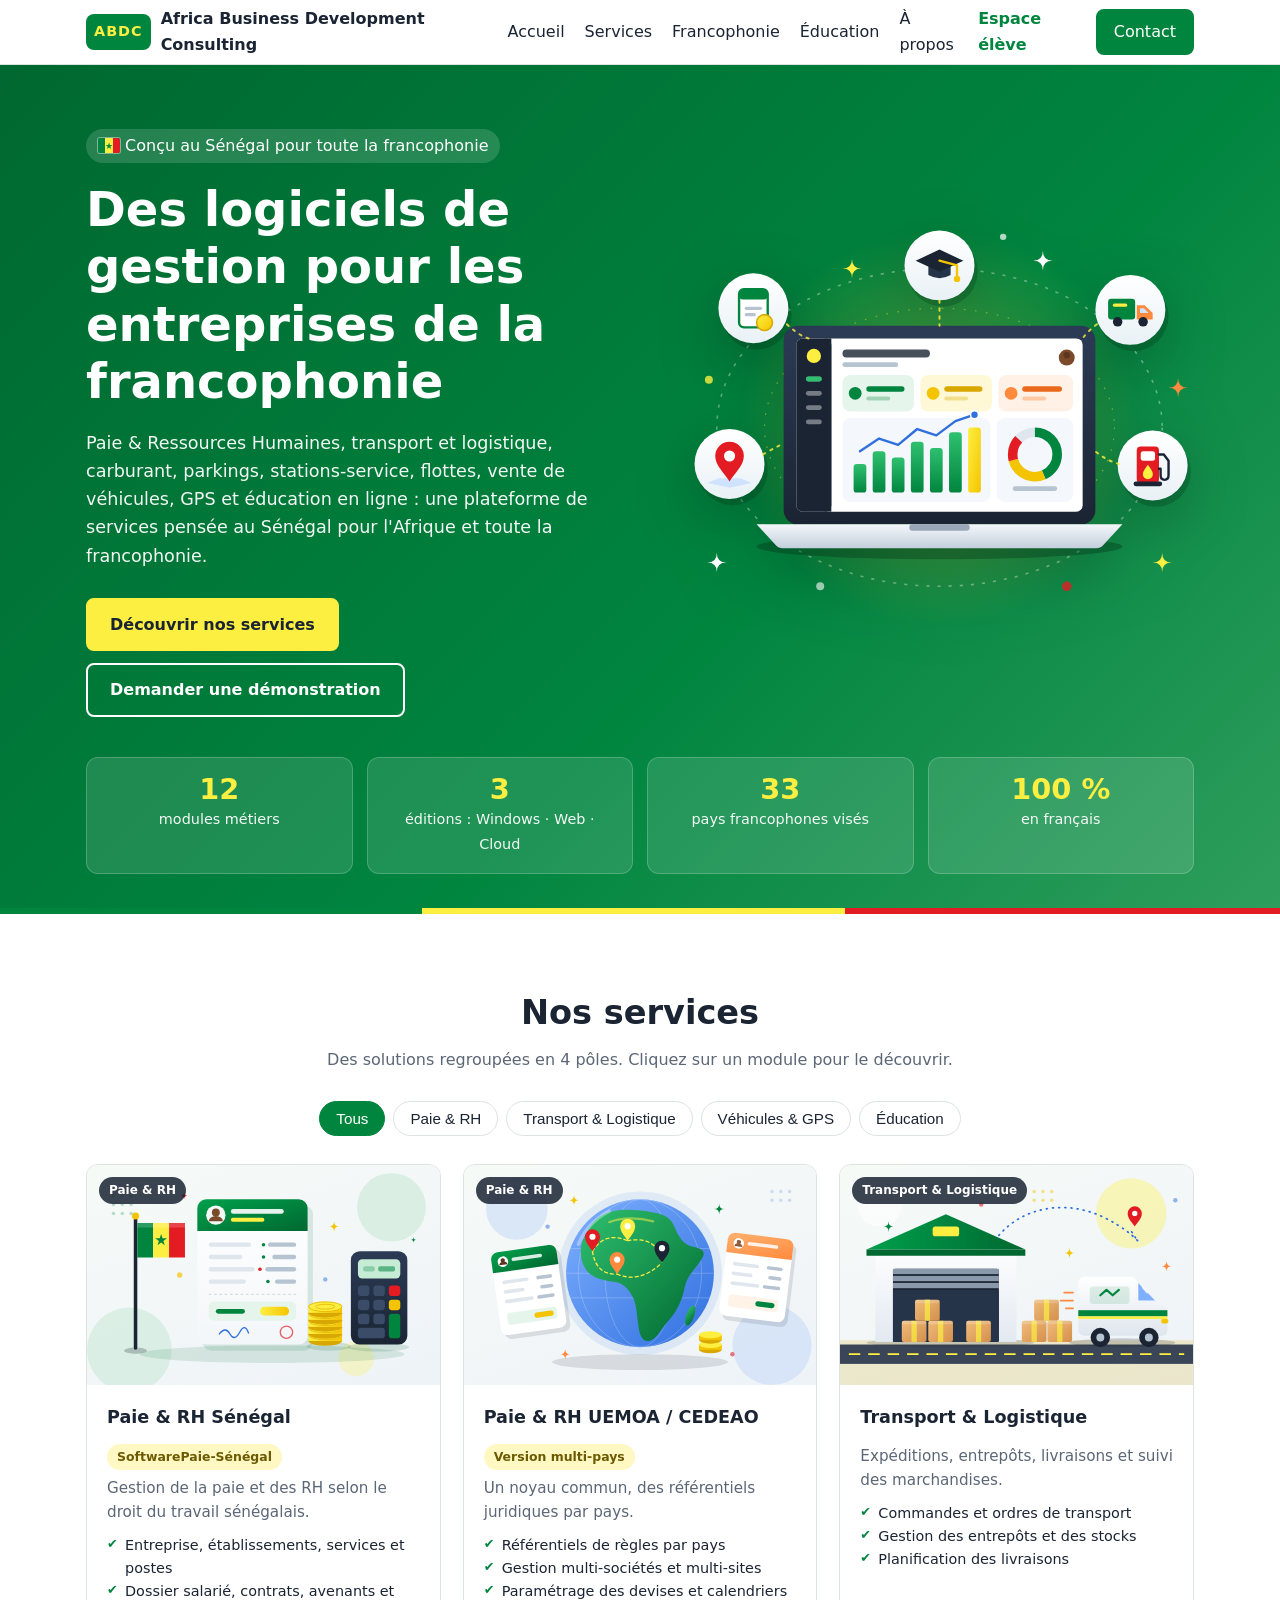
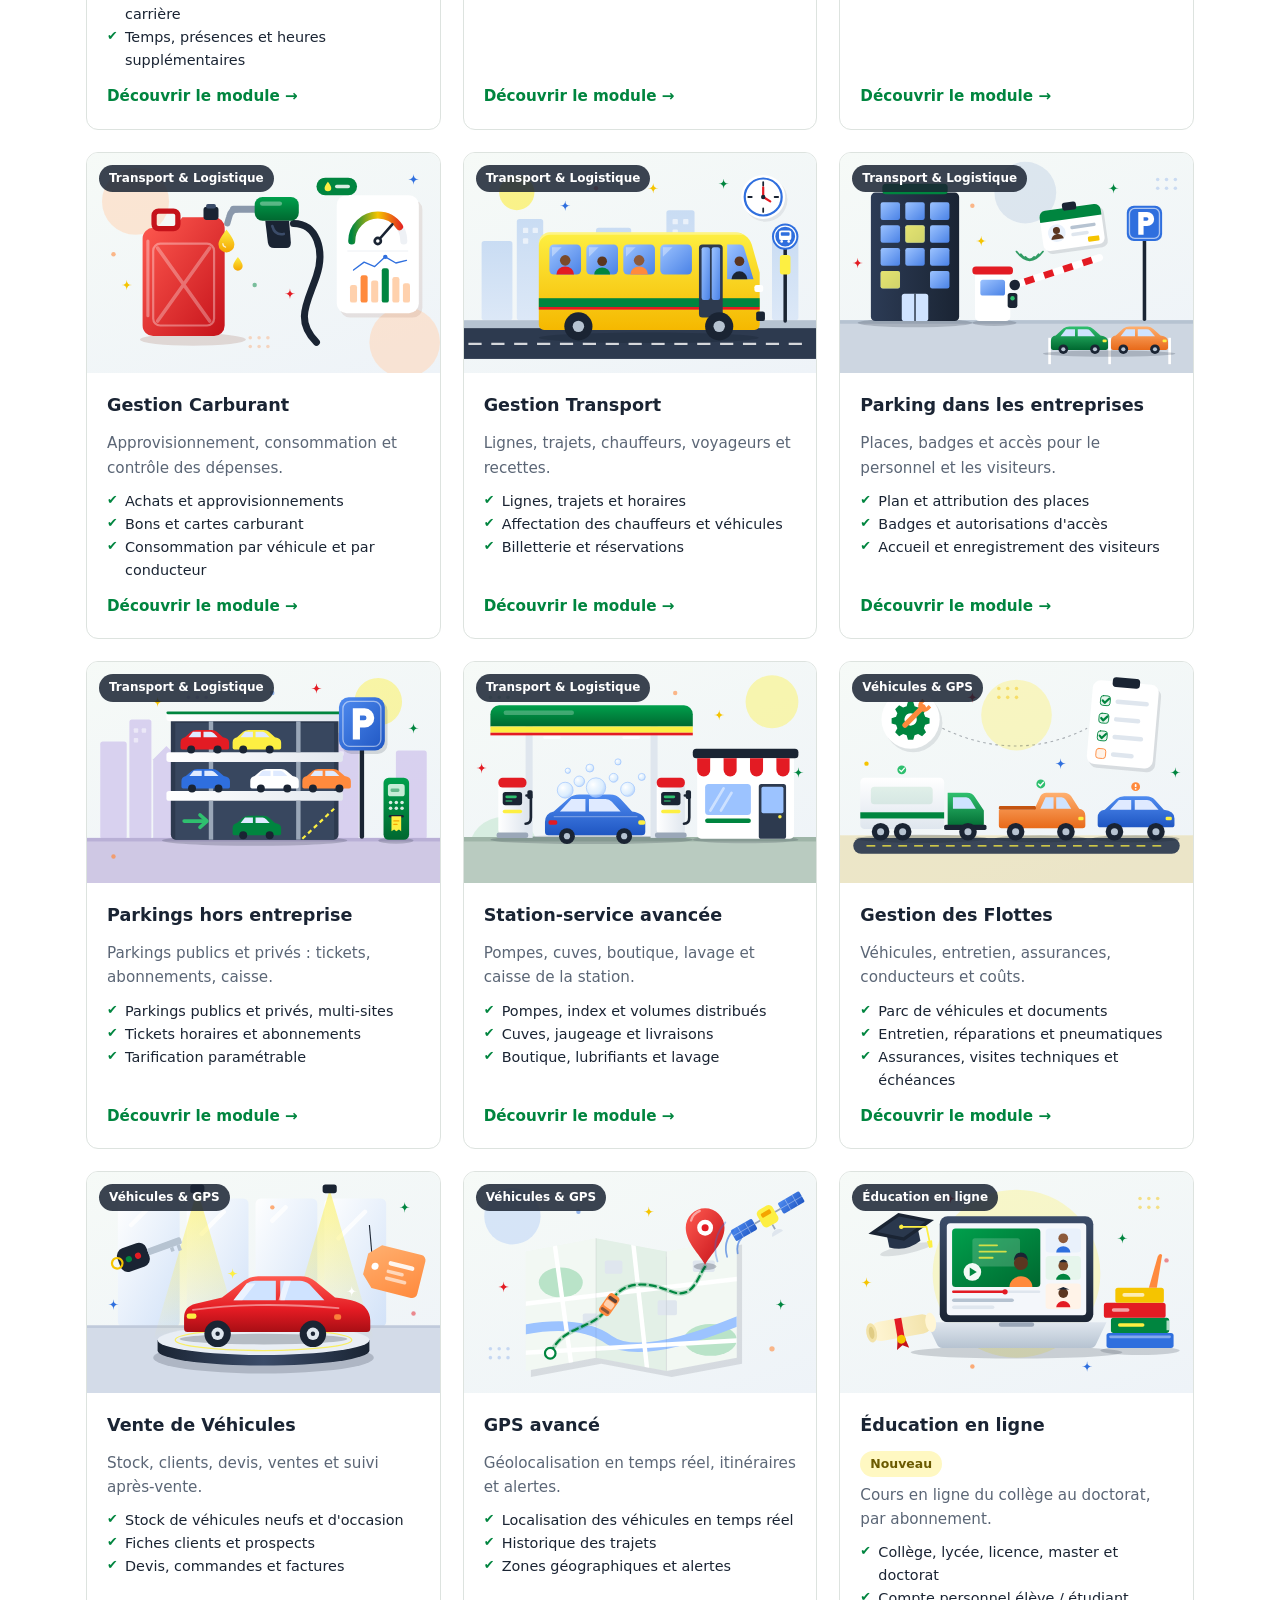
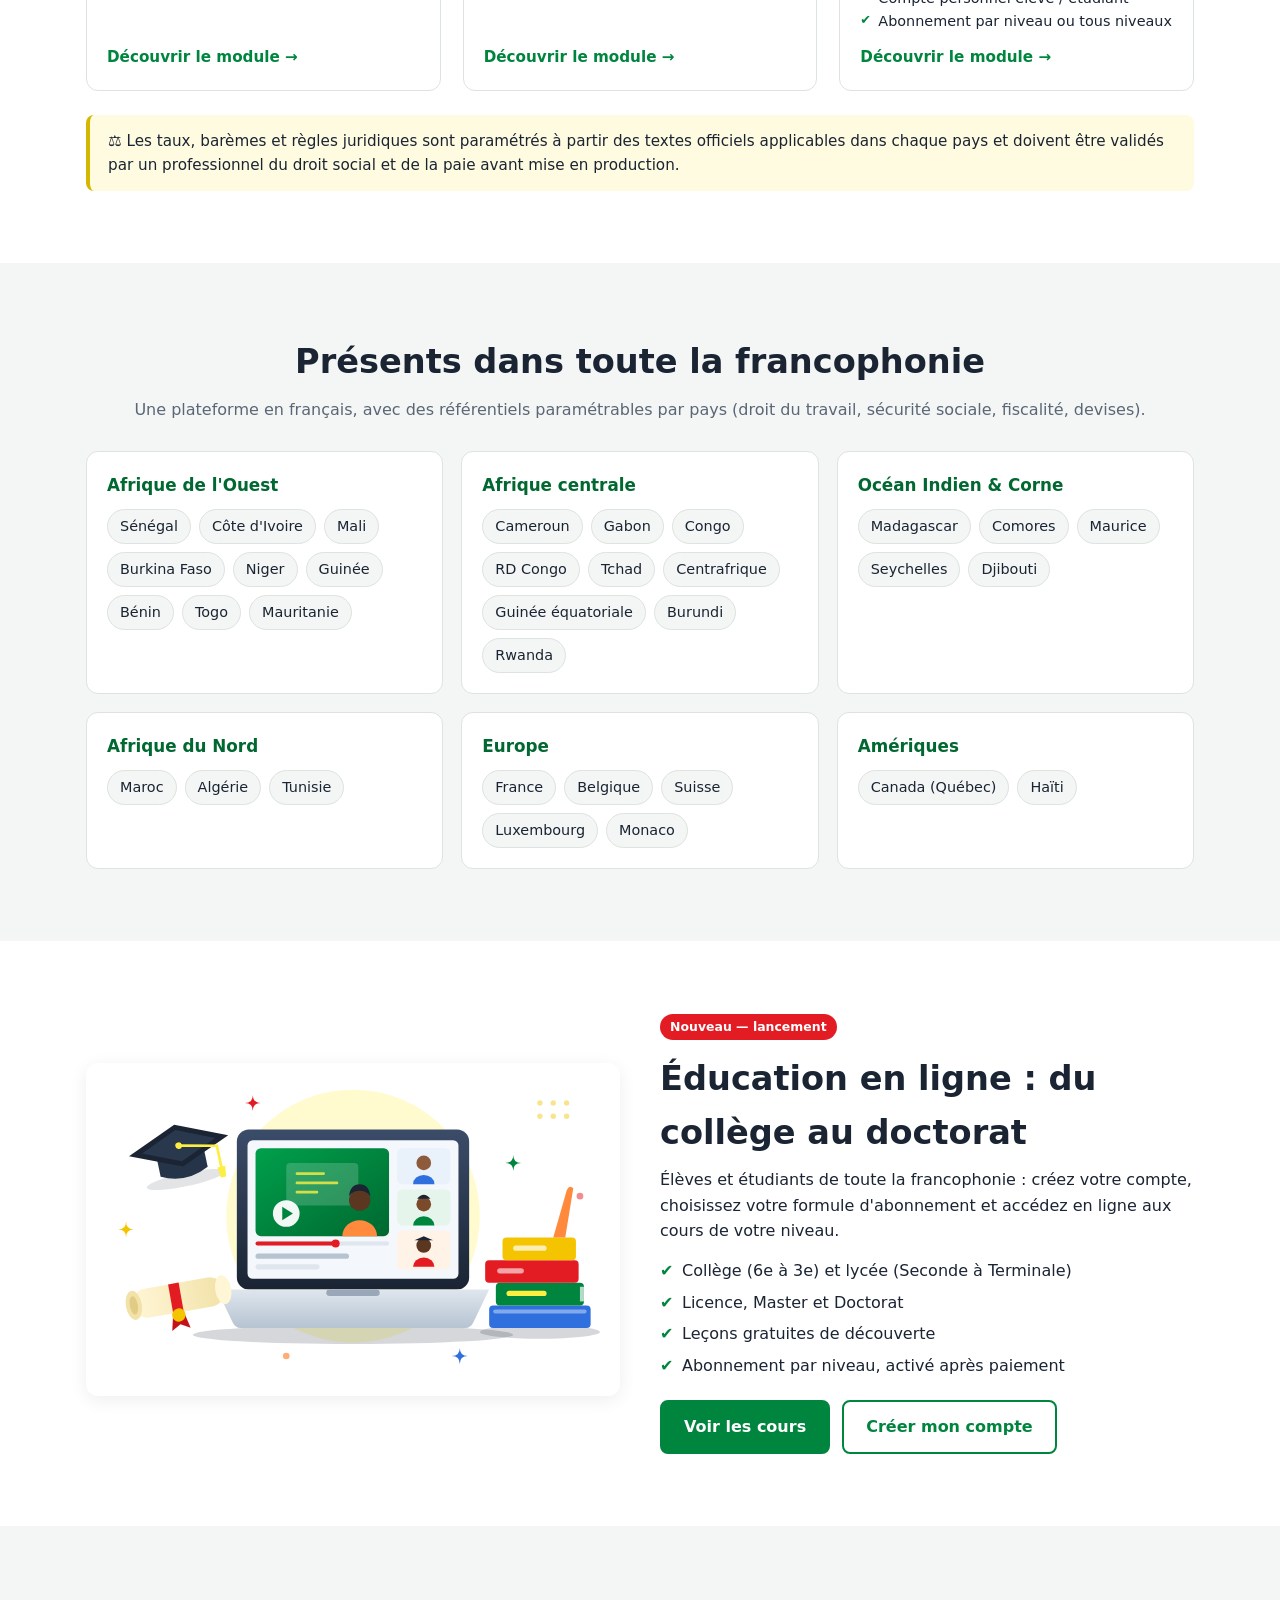
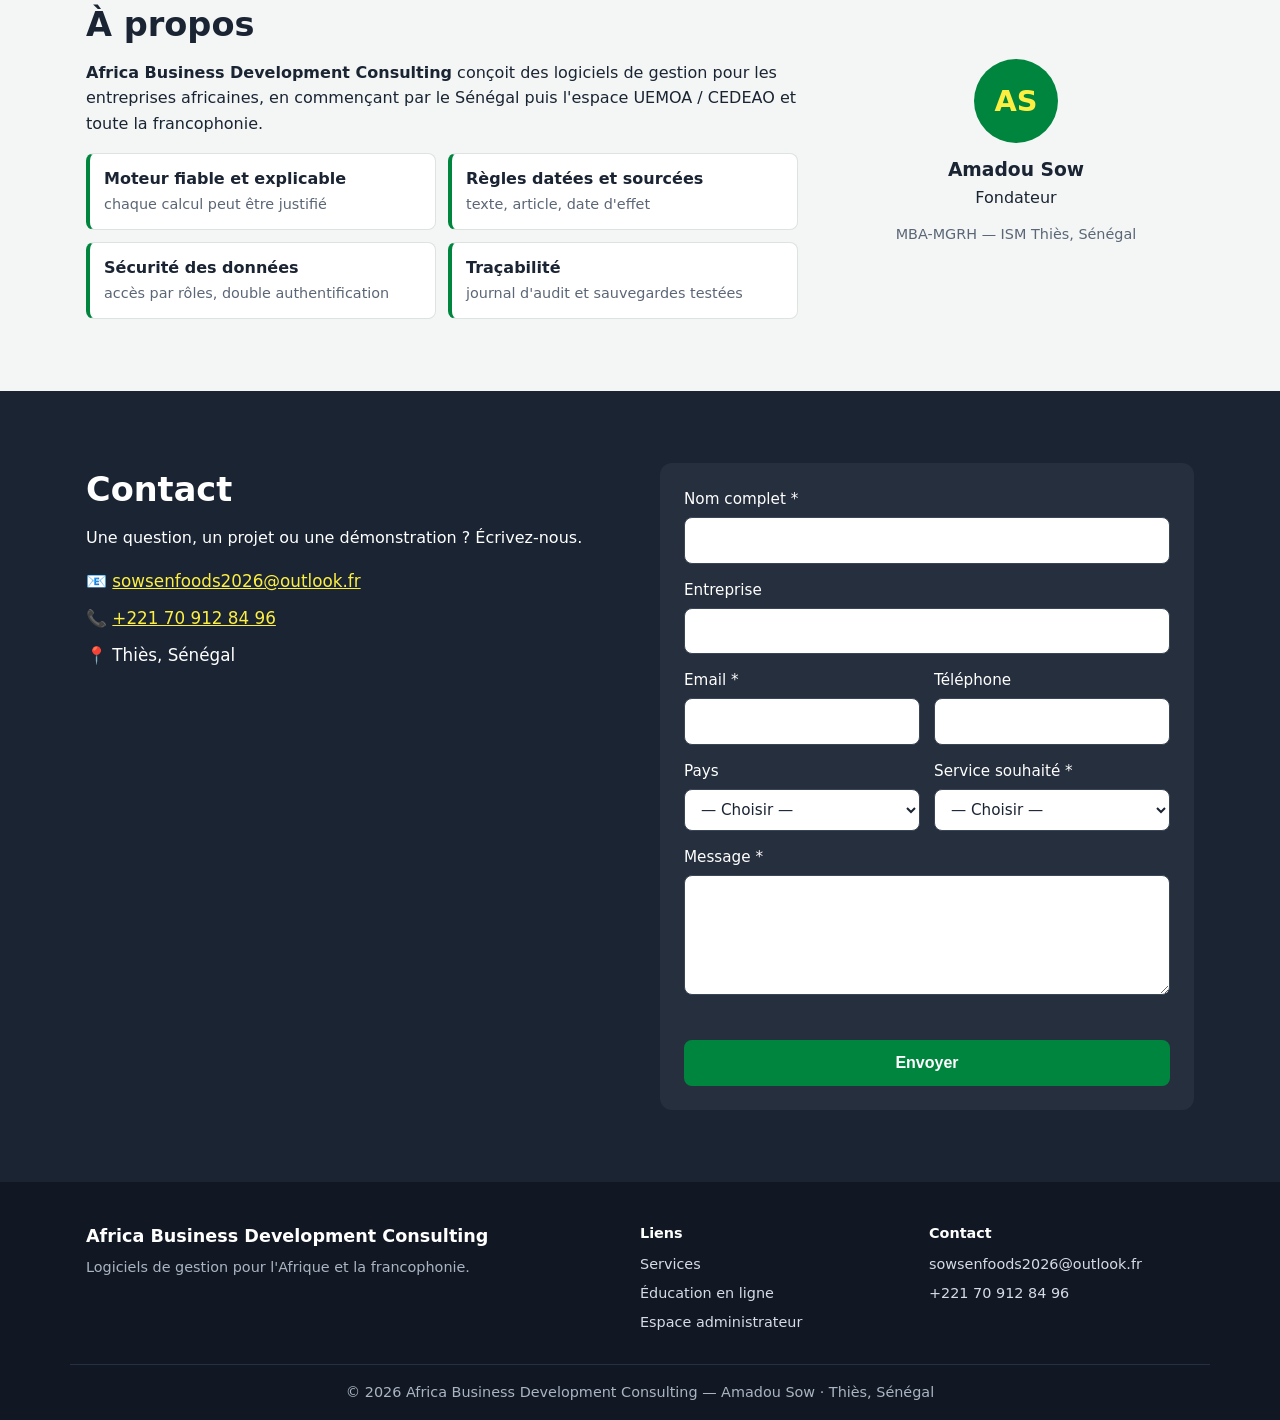
==== commit d524c64c: "Nouveau nom Africa Business Development Consulting, images transparentes, socle des cours - Nom remp" ====
--- a/site/index.html
+++ b/site/index.html
@@ -5,14 +5,14 @@
   <meta name="viewport" content="width=device-width, initial-scale=1.0">
   <meta http-equiv="Content-Security-Policy" content="default-src 'self'; script-src 'self'; style-src 'self'; img-src 'self' data: https:; connect-src 'self' https://*.supabase.co wss://*.supabase.co; object-src 'none'; base-uri 'self'; form-action 'self' mailto:">
   <meta name="referrer" content="strict-origin-when-cross-origin">
-  <title>Africa Business Coaching — Logiciels de gestion pour la francophonie</title>
+  <title>Africa Business Development Consulting — Logiciels de gestion pour la francophonie</title>
   <meta name="description" content="Logiciels de gestion pour les entreprises de la francophonie : Paie & RH Sénégal et UEMOA/CEDEAO, transport et logistique, carburant, parkings, stations-service, flottes, vente de véhicules, GPS et éducation en ligne du collège au doctorat.">
   <meta name="keywords" content="logiciel paie Sénégal, logiciel RH Afrique, paie UEMOA, gestion de flotte, gestion carburant, gestion parking, station-service, GPS véhicules, vente de véhicules, transport logistique, éducation en ligne, cours en ligne Afrique francophone">
   <link rel="canonical" href="https://ahmadsow864-jpg.github.io/AFRICA-BUSINESS-COACHING/">
   <meta property="og:type" content="website">
   <meta property="og:locale" content="fr_FR">
-  <meta property="og:site_name" content="Africa Business Coaching">
-  <meta property="og:title" content="Africa Business Coaching — Logiciels de gestion pour la francophonie">
+  <meta property="og:site_name" content="Africa Business Development Consulting">
+  <meta property="og:title" content="Africa Business Development Consulting — Logiciels de gestion pour la francophonie">
   <meta property="og:description" content="Paie & RH, transport, carburant, parkings, stations-service, flottes, GPS et éducation en ligne.">
   <meta property="og:url" content="https://ahmadsow864-jpg.github.io/AFRICA-BUSINESS-COACHING/">
   <meta property="og:image" content="https://ahmadsow864-jpg.github.io/AFRICA-BUSINESS-COACHING/img/og-image.png">
@@ -25,7 +25,7 @@
   {
     "@context": "https://schema.org",
     "@type": "Organization",
-    "name": "Africa Business Coaching",
+    "name": "Africa Business Development Consulting",
     "url": "https://ahmadsow864-jpg.github.io/AFRICA-BUSINESS-COACHING/",
     "email": "sowsenfoods2026@outlook.fr",
     "telephone": "+221709128496",
@@ -41,8 +41,8 @@
   <header class="header">
     <div class="container header__inner">
       <a href="#accueil" class="logo">
-        <span class="logo__mark">ABC</span>
-        <span class="logo__text">Africa Business Coaching</span>
+        <span class="logo__mark">ABDC</span>
+        <span class="logo__text">Africa Business Development Consulting</span>
       </a>
       <button class="nav-toggle" aria-label="Ouvrir le menu" aria-expanded="false">
         <span></span><span></span><span></span>
@@ -162,7 +162,7 @@
         <div>
           <h2 class="section__title section__title--left">À propos</h2>
           <p>
-            <strong>Africa Business Coaching</strong> conçoit des logiciels de gestion
+            <strong>Africa Business Development Consulting</strong> conçoit des logiciels de gestion
             pour les entreprises africaines, en commençant par le Sénégal puis
             l'espace UEMOA / CEDEAO et toute la francophonie.
           </p>
@@ -235,7 +235,7 @@
   <footer class="footer">
     <div class="container footer__grid">
       <div>
-        <p class="footer__brand">Africa Business Coaching</p>
+        <p class="footer__brand">Africa Business Development Consulting</p>
         <p>Logiciels de gestion pour l'Afrique et la francophonie.</p>
       </div>
       <div>
@@ -251,7 +251,7 @@
       </div>
     </div>
     <div class="container footer__bottom">
-      <p>© <span id="year"></span> Africa Business Coaching — Amadou Sow · Thiès, Sénégal</p>
+      <p>© <span id="year"></span> Africa Business Development Consulting — Amadou Sow · Thiès, Sénégal</p>
     </div>
   </footer>
 
--- a/site/css/style.css
+++ b/site/css/style.css
@@ -347,3 +347,16 @@
   .pillars { grid-template-columns: 1fr; }
   .footer__grid { grid-template-columns: 1fr; }
 }
+
+/* Leçons riches */
+.lesson-h { font-size: 1.15rem; margin: 22px 0 10px; color: var(--green-dark); }
+.lesson-list { margin: 0 0 14px 22px; display: grid; gap: 4px; }
+.course-meta { color: var(--muted); font-size: .88rem; margin: 2px 0 8px; }
+.lesson-link__title { display: flex; flex-direction: column; gap: 2px; }
+.lesson-link__title small { font-size: .78rem; }
+.module-course { margin-top: 18px; padding: 16px 18px; background: #fff; border: 1px solid var(--border); border-left: 4px solid var(--yellow); border-radius: 10px; }
+.card__media { background: linear-gradient(160deg, #f6faf7, #eef3f8); }
+
+@media (min-width: 861px) and (max-width: 1150px) {
+  .logo__text { display: none; }
+}
